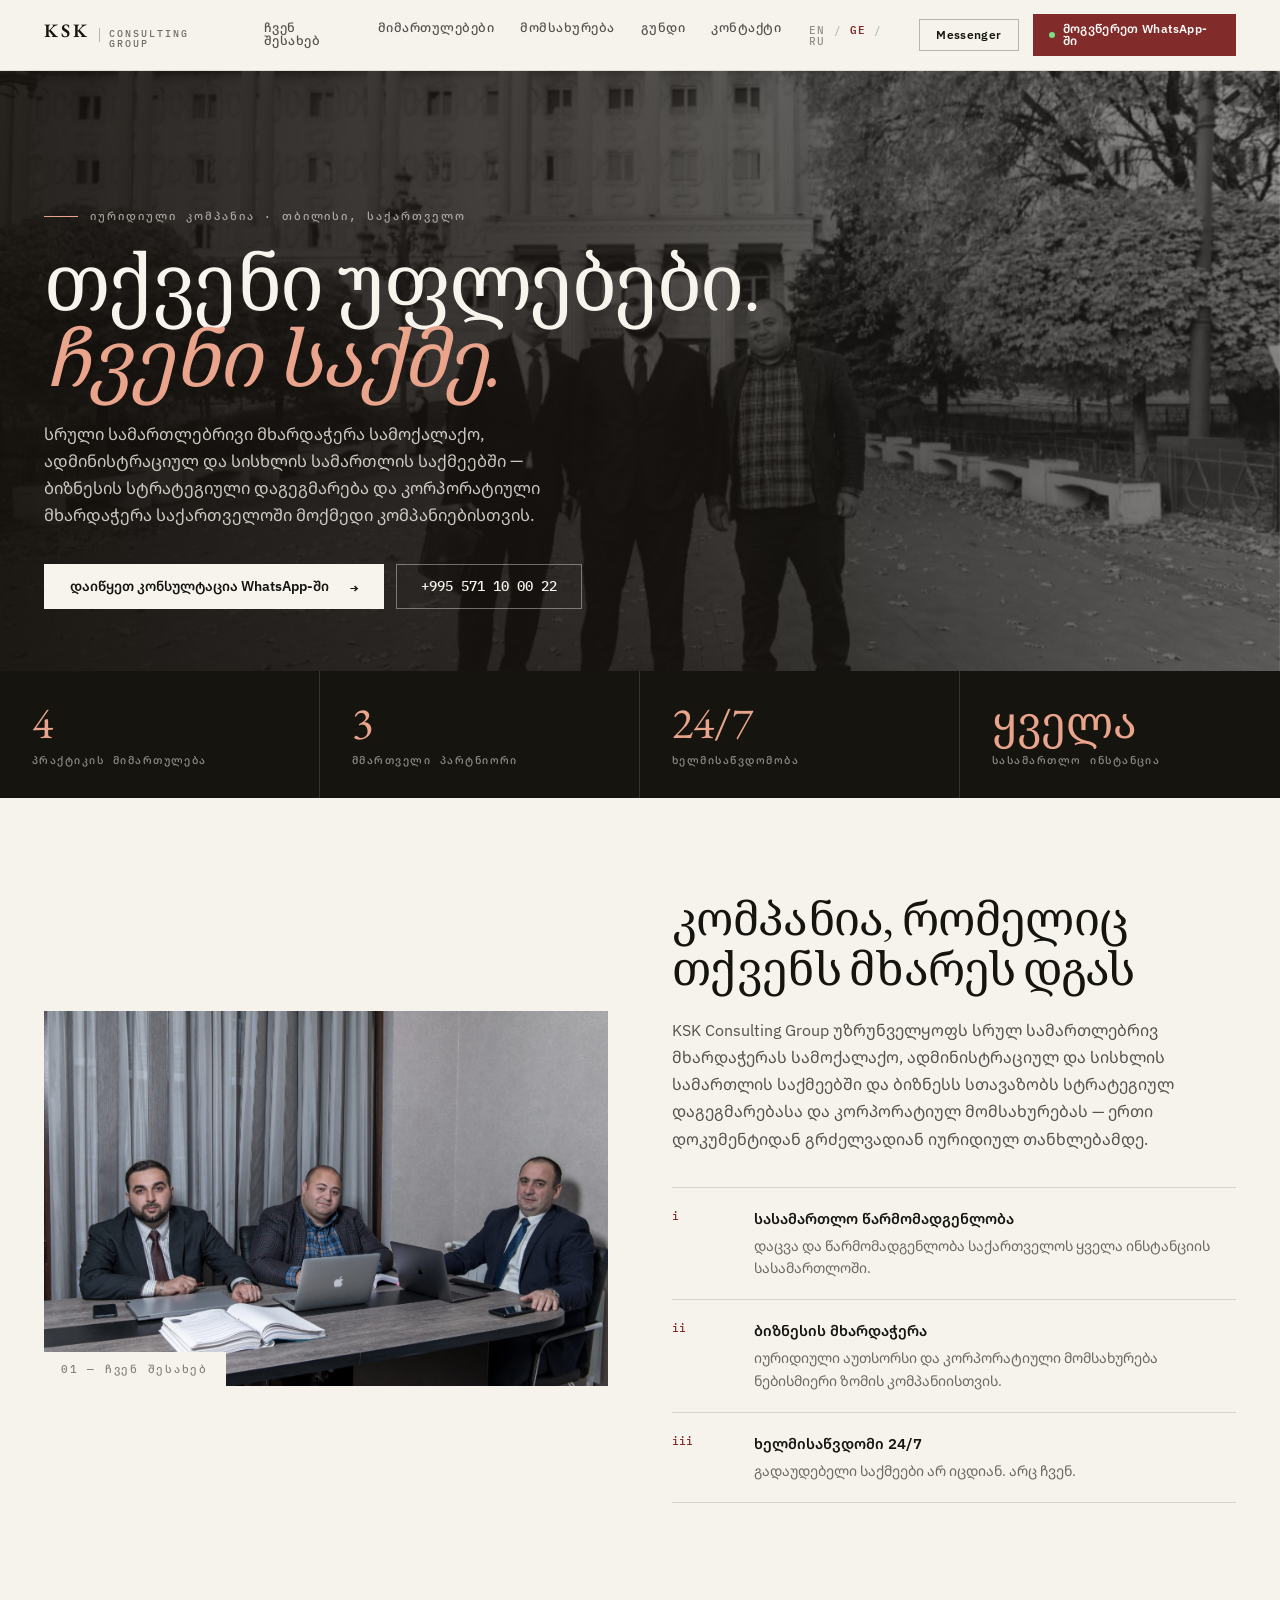
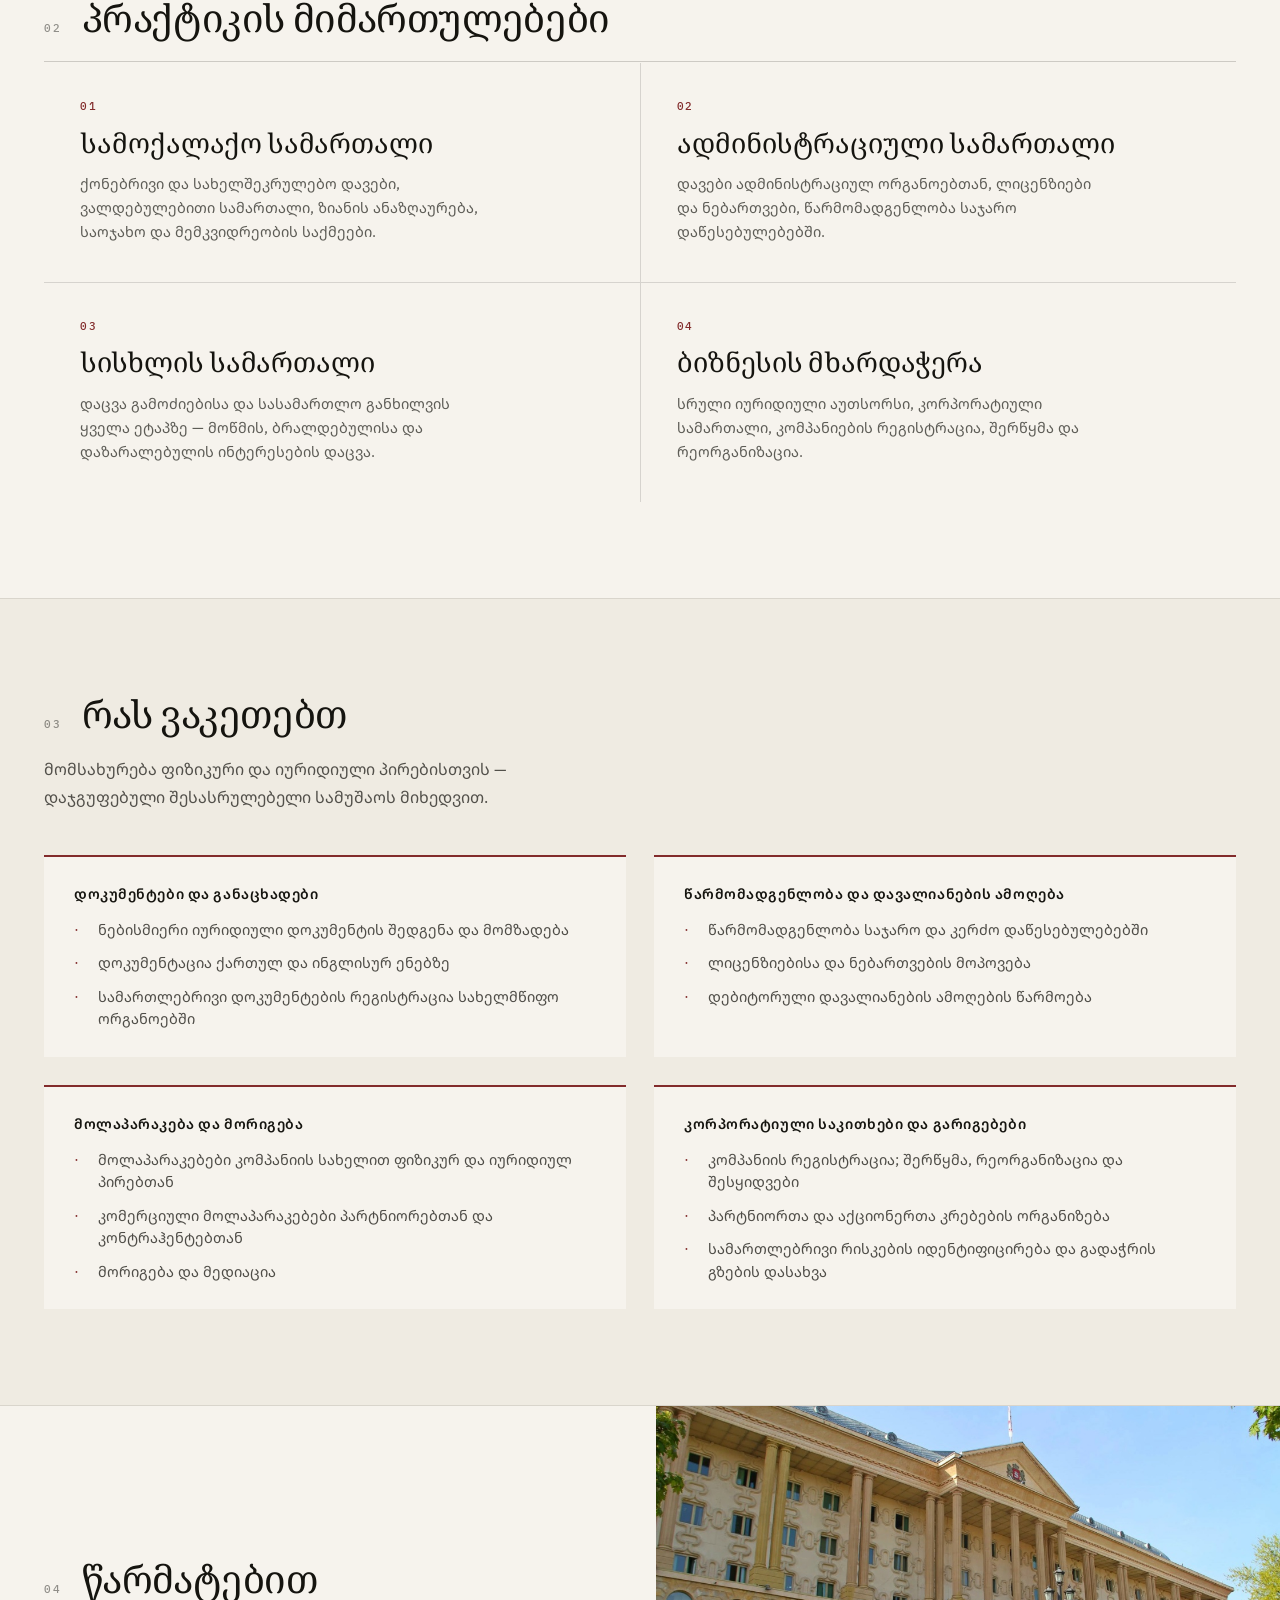
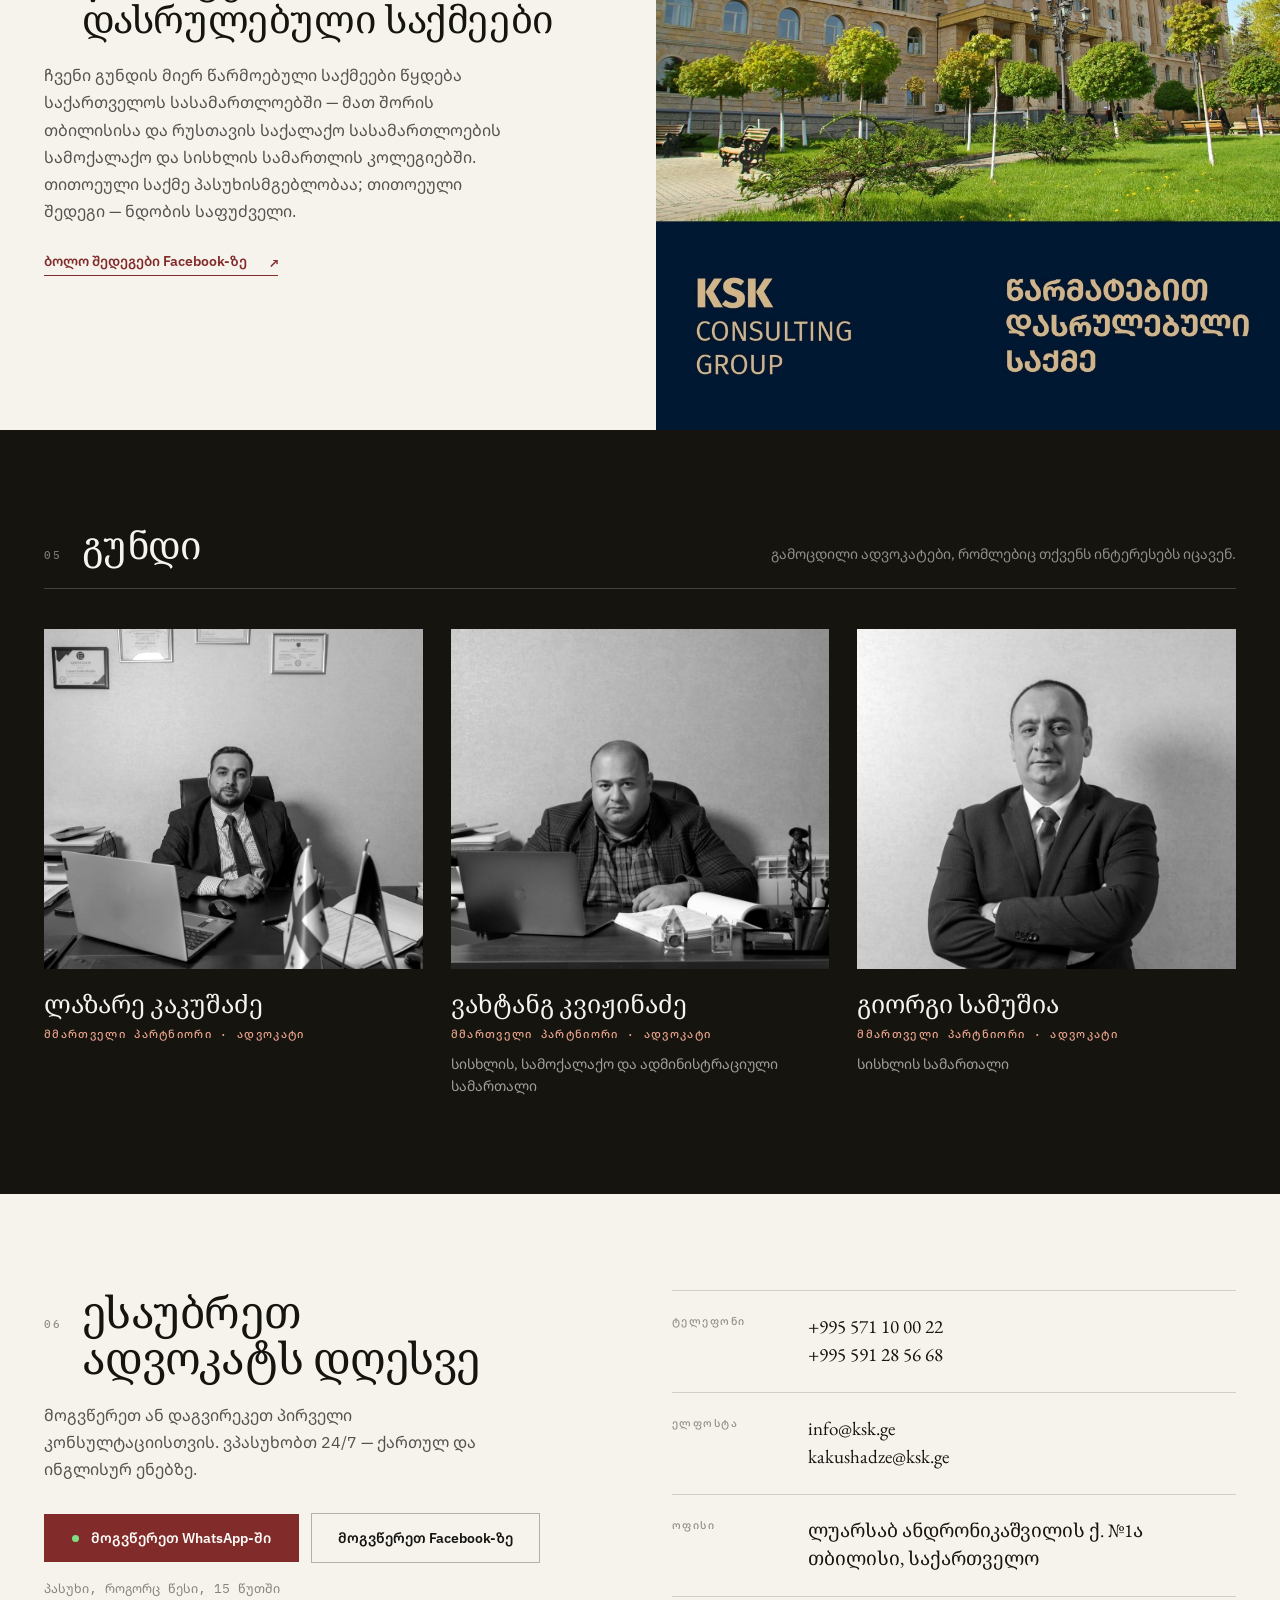
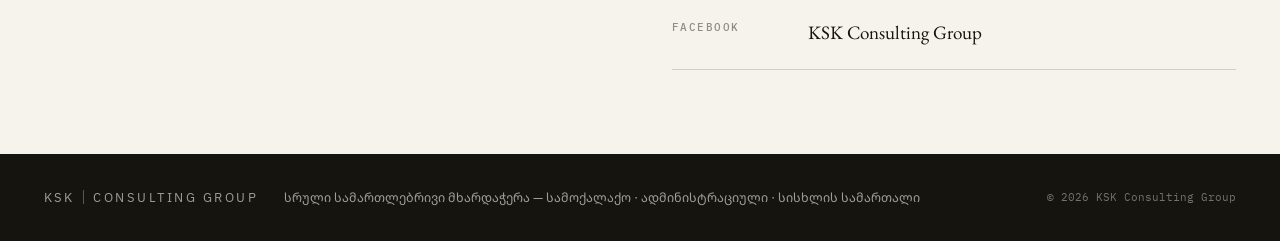
==== index.html @ f8b573b1 "Repo cleanup: untrack publish/, remove unused logo-mark, add favicon and README, drop stale image ve" ====
<!DOCTYPE html>
<html lang="en">
<head>
<meta charset="utf-8">
<meta name="viewport" content="width=device-width, initial-scale=1.0">
<title>KSK Consulting Group — Law Firm in Tbilisi, Georgia</title>
<meta name="description" content="KSK Consulting Group — a Tbilisi law firm providing full legal support in civil, administrative and criminal matters, with corporate counsel for businesses in Georgia.">
<meta property="og:title" content="KSK Consulting Group — Law Firm in Tbilisi">
<meta property="og:description" content="Full legal support in civil, administrative and criminal matters, plus corporate counsel.">
<meta property="og:image" content="assets/img/logo.png">
<link rel="icon" type="image/png" href="assets/img/logo.png">
<script>
  if (window.IntersectionObserver && !window.matchMedia('(prefers-reduced-motion: reduce)').matches) {
    document.documentElement.className += ' js-anim';
  }
</script>
<link rel="preconnect" href="https://fonts.googleapis.com">
<link rel="preconnect" href="https://fonts.gstatic.com" crossorigin>
<link href="https://fonts.googleapis.com/css2?family=EB+Garamond:ital,wght@0,400;0,500;0,600;1,400&family=IBM+Plex+Sans:wght@400;500;600&family=IBM+Plex+Mono:wght@400;500&family=Noto+Serif+Georgian:wght@400;500;600&family=Noto+Sans+Georgian:wght@400;500;600&display=swap" rel="stylesheet">
<style>
:root{
  --paper:#f6f3ed; --paper-alt:#efebe2; --ink:#15140f;
  --accent:oklch(0.42 0.12 24); --accent-dark:oklch(0.34 0.11 24);
  --accent-light:oklch(0.78 0.09 40); --live:oklch(0.82 0.16 145);
  --serif:'EB Garamond','Noto Serif Georgian',Georgia,serif; --sans:'IBM Plex Sans','Noto Sans Georgian',system-ui,sans-serif;
  --mono:'IBM Plex Mono','Noto Sans Georgian',ui-monospace,monospace;
  --pad:44px;
}
*{box-sizing:border-box}
html{scroll-behavior:smooth}
body{margin:0;background:var(--paper);color:var(--ink);font-family:var(--sans);-webkit-font-smoothing:antialiased}
img{max-width:100%}
h1,h2,h3{margin:0;font-weight:400}
a{color:inherit}
.wrap{padding-left:var(--pad);padding-right:var(--pad)}
.mono{font-family:var(--mono)}
.kicker{font:500 11px/1 var(--mono);letter-spacing:.16em;text-transform:uppercase;color:rgba(21,20,15,.45)}

/* header */
.site-head{position:sticky;top:0;z-index:40;display:flex;align-items:center;gap:28px;padding:14px var(--pad);background:rgba(246,243,237,.92);backdrop-filter:blur(10px);border-bottom:1px solid rgba(21,20,15,.1)}
.brand{display:flex;align-items:baseline;gap:9px;text-decoration:none;color:var(--ink)}
.brand-k{font:600 19px/1 var(--serif);letter-spacing:.16em}
.brand-rule{width:1px;height:14px;background:rgba(21,20,15,.28);align-self:center}
.brand-sub{font:500 10px/1 var(--mono);letter-spacing:.2em;text-transform:uppercase;color:rgba(21,20,15,.6)}
.nav{display:flex;gap:26px;margin-left:auto;font:500 12.5px/1 var(--sans);letter-spacing:.04em}
.nav a{text-decoration:none;color:rgba(21,20,15,.72);padding-bottom:2px;border-bottom:1px solid transparent;transition:color .2s,border-color .2s}
.nav a:hover{color:var(--ink);border-bottom-color:var(--accent)}
.head-right{display:flex;align-items:center;gap:14px}
.langs{font:500 11px/1 var(--mono);letter-spacing:.1em;color:rgba(21,20,15,.45)}
.langs span{color:rgba(21,20,15,.28)}
.lang-b{cursor:pointer;font-weight:500;color:rgba(21,20,15,.45);transition:color .2s}
.lang-b:hover{color:var(--ink)}
.lang-b.is-on{color:var(--accent);font-weight:600}
.wa{display:inline-flex;align-items:center;gap:8px;padding:9px 16px;background:var(--accent);color:#fdfbf7;text-decoration:none;font:600 12px/1 var(--sans);letter-spacing:.03em;transition:background .2s,transform .2s}
.wa:hover{background:var(--accent-dark)}
.msgr{display:inline-flex;align-items:center;gap:8px;padding:9px 16px;border:1px solid rgba(21,20,15,.28);color:var(--ink);text-decoration:none;font:600 12px/1 var(--sans);letter-spacing:.03em;transition:border-color .2s,background .2s}
.msgr:hover{border-color:var(--ink);background:rgba(21,20,15,.05)}
.dot{width:6px;height:6px;border-radius:50%;background:var(--live);flex:none}

/* hero */
.hero{position:relative;overflow:hidden;min-height:600px;display:flex;align-items:flex-end}
.hero-bg{position:absolute;inset:-8% 0;overflow:hidden}
.hero-bg img{width:100%;height:100%;object-fit:cover;filter:grayscale(1) contrast(1.05) brightness(.82);will-change:transform}
.hero-veil{position:absolute;inset:0;background:linear-gradient(78deg,rgba(20,16,12,.92) 0%,rgba(20,16,12,.72) 46%,rgba(20,16,12,.22) 100%)}
.hero-body{position:relative;padding:120px var(--pad) 62px;max-width:820px;color:#f7f4ee}
.hero-kicker{display:flex;align-items:center;gap:12px;font:500 11px/1 var(--mono);letter-spacing:.18em;text-transform:uppercase;color:rgba(247,244,238,.62);margin-bottom:22px}
.hero-kicker i{width:34px;height:1px;background:var(--accent-light);display:block}
.hero h1{font:400 78px/0.98 var(--serif);letter-spacing:-.02em;text-wrap:balance}
.hero h1 em{font-style:italic;color:var(--accent-light)}
.hero p{margin:24px 0 0;max-width:560px;font:400 16.5px/1.65 var(--sans);color:rgba(247,244,238,.8)}
.hero-cta{display:flex;flex-wrap:wrap;gap:12px;margin-top:34px}
.btn-light{display:inline-flex;align-items:center;gap:9px;padding:15px 26px;background:#f7f4ee;color:var(--ink);text-decoration:none;font:600 13.5px/1 var(--sans);transition:transform .2s,box-shadow .2s}
.btn-light:hover{transform:translateY(-2px);box-shadow:0 10px 24px rgba(0,0,0,.28)}
.btn-ghost{display:inline-flex;align-items:center;padding:15px 24px;border:1px solid rgba(247,244,238,.4);color:#f7f4ee;text-decoration:none;font:500 13.5px/1 var(--mono);transition:background .2s,border-color .2s}
.btn-ghost:hover{background:rgba(247,244,238,.1);border-color:rgba(247,244,238,.75)}

/* stat bar */
.stats{display:grid;grid-template-columns:repeat(4,1fr);background:var(--ink);color:#f7f4ee}
.stat{padding:30px 32px;border-right:1px solid rgba(247,244,238,.14)}
.stat:last-child{border-right:0}
.stat-n{font:400 44px/1 var(--serif);color:var(--accent-light)}
.stat-l{margin-top:8px;font:500 10.5px/1.4 var(--mono);letter-spacing:.14em;text-transform:uppercase;color:rgba(247,244,238,.55)}

/* about */
.about{padding:96px var(--pad);display:grid;grid-template-columns:1fr 1fr;gap:64px;align-items:center}
.about-fig{position:relative}
.about-fig img{width:100%;height:auto;display:block;filter:saturate(.85)}
.about-tag{position:absolute;bottom:-1px;left:-1px;padding:12px 18px;background:var(--paper);font:500 11px/1 var(--mono);letter-spacing:.16em;color:rgba(21,20,15,.5)}
.sec-h2{font:400 46px/1.1 var(--serif);letter-spacing:-.015em;text-wrap:balance}
.lede{margin:22px 0 0;font:400 16px/1.7 var(--sans);color:rgba(21,20,15,.72);max-width:520px}
.pillars{margin-top:34px}
.pillar{display:grid;grid-template-columns:64px 1fr;gap:18px;padding:20px 0;border-top:1px solid rgba(21,20,15,.14)}
.pillar:last-child{border-bottom:1px solid rgba(21,20,15,.14)}
.pillar i{font:500 11px/1.5 var(--mono);color:var(--accent);font-style:normal}
.pillar b{font:600 14.5px/1.3 var(--sans)}
.pillar p{margin:6px 0 0;font:400 14px/1.6 var(--sans);color:rgba(21,20,15,.62)}

/* section headers */
.sec-head{display:flex;align-items:baseline;gap:20px}
.sec-head h2{font:400 38px/1.05 var(--serif);letter-spacing:-.01em}
.sec-rule{padding-bottom:22px;border-bottom:1px solid rgba(21,20,15,.18)}

/* practice */
.practice{padding:0 var(--pad) 96px}
.pgrid{display:grid;grid-template-columns:repeat(2,1fr);gap:1px;background:rgba(21,20,15,.14);margin-top:1px}
.pcard{background:var(--paper);padding:38px 36px;transition:background .25s}
.pcard:hover{background:var(--paper-alt)}
.pcard-n{font:500 10.5px/1 var(--mono);letter-spacing:.16em;color:var(--accent)}
.pcard h3{margin:16px 0 0;font:400 27px/1.2 var(--serif)}
.pcard p{margin:12px 0 0;font:400 14.5px/1.65 var(--sans);color:rgba(21,20,15,.68);max-width:420px}

/* services */
.services{padding:96px var(--pad);background:var(--paper-alt);border-top:1px solid rgba(21,20,15,.1);border-bottom:1px solid rgba(21,20,15,.1)}
.sgrid{margin-top:44px;display:grid;grid-template-columns:repeat(2,1fr);gap:28px}
.scard{background:var(--paper);padding:30px 30px 26px;border-top:2px solid var(--accent)}
.scard h3{font:600 14px/1 var(--sans);letter-spacing:.04em;text-transform:uppercase}
.scard ul{margin:18px 0 0;padding:0;list-style:none;display:grid;gap:11px}
.scard li{display:grid;grid-template-columns:14px 1fr;gap:10px;font:400 14.5px/1.55 var(--sans);color:rgba(21,20,15,.75)}
.scard li::before{content:"·";color:var(--accent)}

/* results */
.results{display:grid;grid-template-columns:1.05fr 1fr;align-items:stretch}
.results-body{padding:88px var(--pad);display:flex;flex-direction:column;justify-content:center}
.results-body p{margin:22px 0 0;max-width:480px;font:400 16px/1.7 var(--sans);color:rgba(21,20,15,.72)}
.link-accent{margin-top:30px;align-self:flex-start;display:inline-flex;align-items:center;gap:10px;padding-bottom:6px;border-bottom:1px solid var(--accent);color:var(--accent);text-decoration:none;font:600 13.5px/1 var(--sans)}
.results-fig{display:flex;align-items:center}
.results-fig img{width:100%;height:auto;display:block}

/* team */
.team{padding:96px var(--pad);background:var(--ink);color:#f7f4ee}
.team .sec-rule{border-bottom-color:rgba(247,244,238,.2)}
.team .kicker{color:rgba(247,244,238,.45)}
.team-note{margin-left:auto;font:400 14px/1.5 var(--sans);color:rgba(247,244,238,.55)}
.tgrid{margin-top:40px;display:grid;grid-template-columns:repeat(3,1fr);gap:28px}
.tcard figure{margin:0;overflow:hidden}
.tcard img{width:100%;height:340px;object-fit:cover;display:block;filter:grayscale(1) contrast(1.04);transition:transform .5s,filter .5s}
.tcard:hover img{transform:scale(1.03);filter:grayscale(0)}
.tcard h3{margin:20px 0 0;font:400 25px/1.2 var(--serif)}
.trole{margin-top:7px;font:500 11px/1.5 var(--mono);letter-spacing:.12em;text-transform:uppercase;color:var(--accent-light)}
.tcard p{margin:10px 0 0;font:400 14px/1.6 var(--sans);color:rgba(247,244,238,.62)}

/* contact */
.contact{padding:96px var(--pad) 84px;display:grid;grid-template-columns:1fr 1fr;gap:64px}
.contact h2{font:400 44px/1.05 var(--serif);text-wrap:balance}
.contact-lede{margin:20px 0 0;max-width:440px;font:400 16px/1.7 var(--sans);color:rgba(21,20,15,.72)}
.btn-accent{margin-top:30px;display:inline-flex;align-items:center;gap:12px;padding:17px 28px;background:var(--accent);color:#fdfbf7;text-decoration:none;font:600 14px/1 var(--sans);transition:background .2s,transform .2s}
.btn-accent:hover{background:var(--accent-dark);transform:translateY(-2px)}
.btn-outline{margin-top:30px;display:inline-flex;align-items:center;gap:10px;padding:17px 26px;border:1px solid rgba(21,20,15,.3);color:var(--ink);text-decoration:none;font:600 14px/1 var(--sans);transition:border-color .2s,background .2s,transform .2s}
.btn-outline:hover{border-color:var(--ink);background:rgba(21,20,15,.05);transform:translateY(-2px)}
.cta-pair{display:flex;flex-wrap:wrap;gap:12px;align-items:center}
.reply{margin-top:16px;font:400 12.5px/1.5 var(--mono);color:rgba(21,20,15,.5)}
.crow{display:grid;grid-template-columns:120px 1fr;gap:16px;padding:22px 0;border-top:1px solid rgba(21,20,15,.16);text-decoration:none;color:inherit;transition:padding-left .2s}
.crow:hover{padding-left:8px}
.crow:last-child{border-bottom:1px solid rgba(21,20,15,.16)}
.crow dt{font:500 10.5px/1.6 var(--mono);letter-spacing:.14em;text-transform:uppercase;color:rgba(21,20,15,.45)}
.crow dd{margin:0;font:400 19px/1.5 var(--serif)}

/* footer */
.site-foot{padding:34px var(--pad);background:var(--ink);display:flex;align-items:center;gap:26px;flex-wrap:wrap}
.site-foot .brand{color:#f7f4ee}
.site-foot .brand-rule{background:rgba(247,244,238,.3)}
.site-foot .brand-sub{color:rgba(247,244,238,.6)}
.site-foot span{font:400 12.5px/1.5 var(--sans);color:rgba(247,244,238,.62)}
.site-foot .copy{margin-left:auto;font:400 11px/1 var(--mono);color:rgba(247,244,238,.42)}

/* sticky mobile buttons */
.float-stack{display:none}

html.js-anim .rv{opacity:0;transform:translateY(20px);transition:opacity .7s cubic-bezier(.22,.7,.2,1),transform .7s cubic-bezier(.22,.7,.2,1)}
html.js-anim .rv.in{opacity:1;transform:none}
@media (prefers-reduced-motion:reduce){html.js-anim .rv{opacity:1;transform:none}}

@media (max-width:1000px){
  :root{--pad:28px}
  .nav{display:none}
  .hero h1{font-size:56px}
  .about,.results,.contact{grid-template-columns:1fr;gap:40px}
  .stats{grid-template-columns:repeat(2,1fr)}
  .stat:nth-child(2){border-right:0}
  .stat:nth-child(-n+2){border-bottom:1px solid rgba(247,244,238,.14)}
  .pgrid,.sgrid,.tgrid{grid-template-columns:1fr}
  .results-body{padding:64px var(--pad)}
  .sec-h2,.contact h2{font-size:34px}
  .float-stack{display:flex;flex-direction:column;gap:10px;position:fixed;right:18px;bottom:18px;z-index:60}
  .float-stack .wa,.float-stack .msgr{box-shadow:0 8px 24px rgba(0,0,0,.25)}
  .float-stack .msgr{background:var(--paper)}
  .head-right .wa,.head-right .msgr{display:none}
}
@media (max-width:640px){
  .hero h1{font-size:42px}
  .crow{grid-template-columns:1fr;gap:6px}
}
</style>
</head>
<body>

<header class="site-head">
  <a class="brand" href="#top"><span class="brand-k">KSK</span><span class="brand-rule"></span><span class="brand-sub">Consulting Group</span></a>
  <nav class="nav">
    <a href="#about" data-i18n="nav_about">About</a><a href="#practice" data-i18n="nav_practice">Practice</a><a href="#services" data-i18n="nav_services">Services</a><a href="#team" data-i18n="nav_team">Team</a><a href="#contact" data-i18n="nav_contact">Contact</a>
  </nav>
  <div class="head-right">
    <span class="langs"><b class="lang-b is-on" data-lang="en">EN</b><span> / </span><b class="lang-b" data-lang="ka">GE</b><span> / </span><b class="lang-b" data-lang="ru">RU</b></span>
    <a class="msgr" href="https://www.facebook.com/messages/t/61569291357729" target="_blank" rel="noopener">Messenger</a>
    <a class="wa" href="https://wa.me/995571100022" target="_blank" rel="noopener"><span class="dot"></span><span data-i18n="wa_us">WhatsApp us</span></a>
  </div>
</header>

<section class="hero" id="top">
  <div class="hero-bg"><img data-px="0.06" src="assets/img/hero-court.jpg" alt=""></div>
  <div class="hero-veil"></div>
  <div class="hero-body">
    <div class="hero-kicker rv"><i></i><span data-i18n="hero_kicker">Law firm · Tbilisi, Georgia</span></div>
    <h1 class="rv"><span data-i18n="hero_l1">Your rights.</span><br><em data-i18n="hero_l2">Our case.</em></h1>
    <p class="rv" data-i18n="hero_sub">Comprehensive legal support in civil, administrative and criminal matters — with strategic business planning and corporate counsel for companies operating in Georgia.</p>
    <div class="hero-cta rv">
      <a class="btn-light" href="https://wa.me/995571100022" target="_blank" rel="noopener"><span data-i18n="hero_wa">Start a WhatsApp consultation</span>&nbsp;<span class="mono">→</span></a>
      <a class="btn-ghost" href="tel:+995571100022">+995 571 10 00 22</a>
    </div>
  </div>
</section>

<div class="stats">
  <div class="stat"><div class="stat-n"><span data-count="4">4</span></div><div class="stat-l" data-i18n="st1">Practice areas</div></div>
  <div class="stat"><div class="stat-n"><span data-count="3">3</span></div><div class="stat-l" data-i18n="st2">Managing partners</div></div>
  <div class="stat"><div class="stat-n"><span data-count="24">24</span>/<span data-count="7">7</span></div><div class="stat-l" data-i18n="st3">Availability</div></div>
  <div class="stat"><div class="stat-n" data-i18n="st4v">All</div><div class="stat-l" data-i18n="st4">Court instances</div></div>
</div>

<section class="about" id="about">
  <figure class="about-fig rv" style="margin:0">
    <img src="assets/img/team-meeting.jpg" alt="KSK Consulting Group team in a working meeting">
    <figcaption class="about-tag" data-i18n="about_tag">01 — ABOUT</figcaption>
  </figure>
  <div>
    <h2 class="sec-h2 rv" data-i18n="about_h">A firm that stands on your side</h2>
    <p class="lede rv" data-i18n="about_lede">KSK Consulting Group provides full legal support in civil, administrative and criminal matters, and advises businesses on strategic planning and corporate structure — from a single filing to long-term outside counsel.</p>
    <div class="pillars">
      <div class="pillar rv"><i>i</i><div><b data-i18n="p1_t">Court representation</b><p data-i18n="p1_d">Defence and representation before courts of every instance in Georgia.</p></div></div>
      <div class="pillar rv"><i>ii</i><div><b data-i18n="p2_t">Business support</b><p data-i18n="p2_d">Legal outsourcing and corporate services for companies of any size.</p></div></div>
      <div class="pillar rv"><i>iii</i><div><b data-i18n="p3_t">Reachable 24/7</b><p data-i18n="p3_d">Urgent matters do not wait. Neither do we.</p></div></div>
    </div>
  </div>
</section>

<section class="practice" id="practice">
  <div class="sec-head sec-rule rv"><span class="kicker">02</span><h2 data-i18n="prac_h">Practice areas</h2></div>
  <div class="pgrid">
    <div class="pcard rv"><div class="pcard-n">01</div><h3 data-i18n="pa1_t">Civil law</h3><p data-i18n="pa1_d">Property and contractual disputes, law of obligations, damages, family and inheritance matters.</p></div>
    <div class="pcard rv"><div class="pcard-n">02</div><h3 data-i18n="pa2_t">Administrative law</h3><p data-i18n="pa2_d">Disputes with administrative bodies, licences and permits, representation before public institutions.</p></div>
    <div class="pcard rv"><div class="pcard-n">03</div><h3 data-i18n="pa3_t">Criminal law</h3><p data-i18n="pa3_d">Defence at every stage of investigation and trial — protecting the interests of witnesses, defendants and victims.</p></div>
    <div class="pcard rv"><div class="pcard-n">04</div><h3 data-i18n="pa4_t">Business support</h3><p data-i18n="pa4_d">Full legal outsourcing, corporate law, company registration, mergers and reorganisation.</p></div>
  </div>
</section>

<section class="services" id="services">
  <div class="sec-head rv"><span class="kicker">03</span><h2 data-i18n="svc_h">What we do</h2></div>
  <p class="lede rv" style="max-width:560px" data-i18n="svc_lede">Services for individuals and legal entities, grouped by the work involved rather than by statute.</p>
  <div class="sgrid">
    <div class="scard rv"><h3 data-i18n="sg1_h">Documents &amp; filings</h3><ul>
      <li data-i18n="sg1_1">Drafting and preparation of any legal document</li>
      <li data-i18n="sg1_2">Documentation in Georgian and English</li>
      <li data-i18n="sg1_3">Registration of legal documents with state authorities</li>
    </ul></div>
    <div class="scard rv"><h3 data-i18n="sg2_h">Representation &amp; recovery</h3><ul>
      <li data-i18n="sg2_1">Representation before public and private institutions</li>
      <li data-i18n="sg2_2">Obtaining licences and permits</li>
      <li data-i18n="sg2_3">Receivables and debt recovery proceedings</li>
    </ul></div>
    <div class="scard rv"><h3 data-i18n="sg3_h">Negotiation &amp; settlement</h3><ul>
      <li data-i18n="sg3_1">Negotiations on the company's behalf with individuals and entities</li>
      <li data-i18n="sg3_2">Commercial negotiations with partners and counterparties</li>
      <li data-i18n="sg3_3">Settlement and mediation</li>
    </ul></div>
    <div class="scard rv"><h3 data-i18n="sg4_h">Corporate &amp; transactions</h3><ul>
      <li data-i18n="sg4_1">Company registration; mergers, reorganisation and acquisitions</li>
      <li data-i18n="sg4_2">Organising shareholder and partner meetings</li>
      <li data-i18n="sg4_3">Identifying legal exposure and mapping routes to resolution</li>
    </ul></div>
  </div>
</section>

<section class="results">
  <div class="results-body">
    <div class="sec-head rv"><span class="kicker">04</span><h2 class="sec-h2" style="font-size:38px" data-i18n="res_h">Matters concluded successfully</h2></div>
    <p class="rv" data-i18n="res_p">Cases conducted by our team are resolved in the courts of Georgia — including the civil and criminal chambers of the Tbilisi and Rustavi City Courts. Every case is a responsibility; every result, a foundation of trust.</p>
    <a class="link-accent rv" href="https://www.facebook.com/people/KSK-Consulting-Group/61569291357729/" target="_blank" rel="noopener"><span data-i18n="res_link">Recent results on Facebook</span>&nbsp;<span class="mono">↗</span></a>
  </div>
  <div class="results-fig"><img src="assets/img/case-won.jpg" alt="A successfully concluded case — KSK Consulting Group"></div>
</section>

<section class="team" id="team">
  <div class="sec-head sec-rule rv"><span class="kicker">05</span><h2 data-i18n="team_h">The team</h2><span class="team-note" data-i18n="team_note">Experienced attorneys defending your interests.</span></div>
  <div class="tgrid">
    <div class="tcard rv"><figure><img src="assets/img/partner-desk.jpg" alt="Lazare Kakushadze"></figure><h3 data-i18n="tm1_n">Lazare Kakushadze</h3><div class="trole" data-i18n="role">Managing partner · Attorney</div></div>
    <div class="tcard rv"><figure><img src="assets/img/vakhtang.jpg" alt="Vakhtang Kvizhinadze"></figure><h3 data-i18n="tm2_n">Vakhtang Kvizhinadze</h3><div class="trole" data-i18n="role">Managing partner · Attorney</div><p data-i18n="tm2_s">Criminal, civil and administrative law</p></div>
    <div class="tcard rv"><figure><img src="assets/img/giorgi.jpg" alt="Giorgi Samushia"></figure><h3 data-i18n="tm3_n">Giorgi Samushia</h3><div class="trole" data-i18n="role">Managing partner · Attorney</div><p data-i18n="tm3_s">Criminal law</p></div>
  </div>
</section>

<section class="contact" id="contact">
  <div>
    <div class="sec-head rv"><span class="kicker">06</span><h2 data-i18n="ct_h">Talk to a lawyer today</h2></div>
    <p class="contact-lede rv" data-i18n="ct_lede">Send a message or call for a first consultation. We answer 24/7 — in Georgian or English.</p>
    <div class="cta-pair rv">
      <a class="btn-accent" href="https://wa.me/995571100022" target="_blank" rel="noopener"><span class="dot" style="width:7px;height:7px"></span><span data-i18n="wa_btn">Message us on WhatsApp</span></a>
      <a class="btn-outline" href="https://www.facebook.com/messages/t/61569291357729" target="_blank" rel="noopener"><span data-i18n="fb_btn">Message on Facebook</span></a>
    </div>
    <div class="reply rv" data-i18n="reply_note">Typical reply: under 15 minutes</div>
  </div>
  <dl style="margin:0;display:grid">
    <a class="crow rv" href="tel:+995571100022"><dt data-i18n="ct_phone">Phone</dt><dd>+995 571 10 00 22<br>+995 591 28 56 68</dd></a>
    <a class="crow rv" href="mailto:info@ksk.ge"><dt data-i18n="ct_mail">Email</dt><dd>info@ksk.ge<br>kakushadze@ksk.ge</dd></a>
    <a class="crow rv" href="https://maps.google.com/?q=1a+Luarsab+Andronikashvili+Street,+Tbilisi,+Georgia" target="_blank" rel="noopener"><dt data-i18n="ct_office">Office</dt><dd><span data-i18n="ct_addr">1a Luarsab Andronikashvili St.</span><br><span data-i18n="ct_city">Tbilisi, Georgia</span></dd></a>
    <a class="crow rv" href="https://www.facebook.com/people/KSK-Consulting-Group/61569291357729/" target="_blank" rel="noopener"><dt>Facebook</dt><dd>KSK Consulting Group</dd></a>
  </dl>
</section>

<footer class="site-foot">
  <a class="brand" href="#top"><span class="brand-k">KSK</span><span class="brand-rule"></span><span class="brand-sub">Consulting Group</span></a>
  <span data-i18n="foot_tag">Full legal support — civil · administrative · criminal law</span>
  <span class="copy">© 2026 KSK Consulting Group</span>
</footer>

<div class="float-stack">
  <a class="msgr" href="https://www.facebook.com/messages/t/61569291357729" target="_blank" rel="noopener">Messenger</a>
  <a class="wa" href="https://wa.me/995571100022" target="_blank" rel="noopener"><span class="dot"></span>WhatsApp</a>
</div>

<script>
(function(){
  var animate = document.documentElement.classList.contains('js-anim');
  var reduce = !animate;
  var rv = Array.prototype.slice.call(document.querySelectorAll('.rv'));
  function revealAll(){ rv.forEach(function(el){ el.classList.add('in'); }); }

  if (animate) {
    var io = new IntersectionObserver(function(es){
      es.forEach(function(e){ if(e.isIntersecting){ e.target.classList.add('in'); io.unobserve(e.target); } });
    }, {threshold:0.12, rootMargin:'0px 0px -8% 0px'});
    rv.forEach(function(el,i){
      el.style.transitionDelay = ((i%4)*60)+'ms';
      io.observe(el);
    });
    // failsafe: never leave content hidden if the observer never fires
    setTimeout(revealAll, 1600);
  } else {
    revealAll();
  }

  document.querySelectorAll('[data-count]').forEach(function(el){
    var target = parseInt(el.getAttribute('data-count'),10)||0;
    if (!animate) { el.textContent = String(target); return; }
    var done = false;
    function run(){
      if (done) return;
      done = true;
      var dur=1100, t0=performance.now();
      (function step(now){
        var p=Math.min(1,(now-t0)/dur);
        el.textContent = String(Math.round(target*(1-Math.pow(1-p,3))));
        if(p<1) requestAnimationFrame(step);
      })(performance.now());
    }
    el.textContent = '0';
    var io2 = new IntersectionObserver(function(es){
      es.forEach(function(e){ if(e.isIntersecting){ io2.disconnect(); run(); } });
    },{threshold:0.5});
    io2.observe(el);
    setTimeout(function(){ if(!done){ io2.disconnect(); el.textContent = String(target); done = true; } }, 1800);
  });

  var px = Array.prototype.slice.call(document.querySelectorAll('[data-px]'));
  if (px.length && !reduce) {
    var queued=false;
    function apply(){
      queued=false;
      var vh=window.innerHeight;
      px.forEach(function(el){
        var r=el.parentElement.getBoundingClientRect();
        if(r.bottom<-200||r.top>vh+200) return;
        var f=parseFloat(el.getAttribute('data-px'))||0.05;
        el.style.transform='translate3d(0,'+((r.top+r.height/2-vh/2)*-f*2).toFixed(1)+'px,0)';
      });
    }
    window.addEventListener('scroll',function(){ if(!queued){queued=true;requestAnimationFrame(apply);} },{passive:true});
    apply();
  }
})();
</script>
<script>
(function(){
  var I18N = {
    en: null, /* built from the DOM on first run */
    ka: {
      doc_title:"KSK Consulting Group — იურიდიული კომპანია თბილისში",
      nav_about:"ჩვენ შესახებ", nav_practice:"მიმართულებები", nav_services:"მომსახურება", nav_team:"გუნდი", nav_contact:"კონტაქტი",
      wa_us:"მოგვწერეთ WhatsApp-ში",
      hero_kicker:"იურიდიული კომპანია · თბილისი, საქართველო",
      hero_l1:"თქვენი უფლებები.", hero_l2:"ჩვენი საქმე.",
      hero_sub:"სრული სამართლებრივი მხარდაჭერა სამოქალაქო, ადმინისტრაციულ და სისხლის სამართლის საქმეებში — ბიზნესის სტრატეგიული დაგეგმარება და კორპორატიული მხარდაჭერა საქართველოში მოქმედი კომპანიებისთვის.",
      hero_wa:"დაიწყეთ კონსულტაცია WhatsApp-ში",
      st1:"პრაქტიკის მიმართულება", st2:"მმართველი პარტნიორი", st3:"ხელმისაწვდომობა", st4:"სასამართლო ინსტანცია", st4v:"ყველა",
      about_tag:"01 — ჩვენ შესახებ",
      about_h:"კომპანია, რომელიც თქვენს მხარეს დგას",
      about_lede:"KSK Consulting Group უზრუნველყოფს სრულ სამართლებრივ მხარდაჭერას სამოქალაქო, ადმინისტრაციულ და სისხლის სამართლის საქმეებში და ბიზნესს სთავაზობს სტრატეგიულ დაგეგმარებასა და კორპორატიულ მომსახურებას — ერთი დოკუმენტიდან გრძელვადიან იურიდიულ თანხლებამდე.",
      p1_t:"სასამართლო წარმომადგენლობა", p1_d:"დაცვა და წარმომადგენლობა საქართველოს ყველა ინსტანციის სასამართლოში.",
      p2_t:"ბიზნესის მხარდაჭერა", p2_d:"იურიდიული აუთსორსი და კორპორატიული მომსახურება ნებისმიერი ზომის კომპანიისთვის.",
      p3_t:"ხელმისაწვდომი 24/7", p3_d:"გადაუდებელი საქმეები არ იცდიან. არც ჩვენ.",
      prac_h:"პრაქტიკის მიმართულებები",
      pa1_t:"სამოქალაქო სამართალი", pa1_d:"ქონებრივი და სახელშეკრულებო დავები, ვალდებულებითი სამართალი, ზიანის ანაზღაურება, საოჯახო და მემკვიდრეობის საქმეები.",
      pa2_t:"ადმინისტრაციული სამართალი", pa2_d:"დავები ადმინისტრაციულ ორგანოებთან, ლიცენზიები და ნებართვები, წარმომადგენლობა საჯარო დაწესებულებებში.",
      pa3_t:"სისხლის სამართალი", pa3_d:"დაცვა გამოძიებისა და სასამართლო განხილვის ყველა ეტაპზე — მოწმის, ბრალდებულისა და დაზარალებულის ინტერესების დაცვა.",
      pa4_t:"ბიზნესის მხარდაჭერა", pa4_d:"სრული იურიდიული აუთსორსი, კორპორატიული სამართალი, კომპანიების რეგისტრაცია, შერწყმა და რეორგანიზაცია.",
      svc_h:"რას ვაკეთებთ",
      svc_lede:"მომსახურება ფიზიკური და იურიდიული პირებისთვის — დაჯგუფებული შესასრულებელი სამუშაოს მიხედვით.",
      sg1_h:"დოკუმენტები და განაცხადები",
      sg1_1:"ნებისმიერი იურიდიული დოკუმენტის შედგენა და მომზადება",
      sg1_2:"დოკუმენტაცია ქართულ და ინგლისურ ენებზე",
      sg1_3:"სამართლებრივი დოკუმენტების რეგისტრაცია სახელმწიფო ორგანოებში",
      sg2_h:"წარმომადგენლობა და დავალიანების ამოღება",
      sg2_1:"წარმომადგენლობა საჯარო და კერძო დაწესებულებებში",
      sg2_2:"ლიცენზიებისა და ნებართვების მოპოვება",
      sg2_3:"დებიტორული დავალიანების ამოღების წარმოება",
      sg3_h:"მოლაპარაკება და მორიგება",
      sg3_1:"მოლაპარაკებები კომპანიის სახელით ფიზიკურ და იურიდიულ პირებთან",
      sg3_2:"კომერციული მოლაპარაკებები პარტნიორებთან და კონტრაჰენტებთან",
      sg3_3:"მორიგება და მედიაცია",
      sg4_h:"კორპორატიული საკითხები და გარიგებები",
      sg4_1:"კომპანიის რეგისტრაცია; შერწყმა, რეორგანიზაცია და შესყიდვები",
      sg4_2:"პარტნიორთა და აქციონერთა კრებების ორგანიზება",
      sg4_3:"სამართლებრივი რისკების იდენტიფიცირება და გადაჭრის გზების დასახვა",
      res_h:"წარმატებით დასრულებული საქმეები",
      res_p:"ჩვენი გუნდის მიერ წარმოებული საქმეები წყდება საქართველოს სასამართლოებში — მათ შორის თბილისისა და რუსთავის საქალაქო სასამართლოების სამოქალაქო და სისხლის სამართლის კოლეგიებში. თითოეული საქმე პასუხისმგებლობაა; თითოეული შედეგი — ნდობის საფუძველი.",
      res_link:"ბოლო შედეგები Facebook-ზე",
      team_h:"გუნდი", team_note:"გამოცდილი ადვოკატები, რომლებიც თქვენს ინტერესებს იცავენ.",
      tm1_n:"ლაზარე კაკუშაძე", tm2_n:"ვახტანგ კვიჟინაძე", tm3_n:"გიორგი სამუშია",
      role:"მმართველი პარტნიორი · ადვოკატი",
      tm2_s:"სისხლის, სამოქალაქო და ადმინისტრაციული სამართალი",
      tm3_s:"სისხლის სამართალი",
      ct_h:"ესაუბრეთ ადვოკატს დღესვე",
      ct_lede:"მოგვწერეთ ან დაგვირეკეთ პირველი კონსულტაციისთვის. ვპასუხობთ 24/7 — ქართულ და ინგლისურ ენებზე.",
      wa_btn:"მოგვწერეთ WhatsApp-ში", fb_btn:"მოგვწერეთ Facebook-ზე",
      reply_note:"პასუხი, როგორც წესი, 15 წუთში",
      ct_phone:"ტელეფონი", ct_mail:"ელფოსტა", ct_office:"ოფისი",
      ct_addr:"ლუარსაბ ანდრონიკაშვილის ქ. №1ა", ct_city:"თბილისი, საქართველო",
      foot_tag:"სრული სამართლებრივი მხარდაჭერა — სამოქალაქო · ადმინისტრაციული · სისხლის სამართალი"
    },
    ru: {
      doc_title:"KSK Consulting Group — Юридическая фирма в Тбилиси",
      nav_about:"О нас", nav_practice:"Практика", nav_services:"Услуги", nav_team:"Команда", nav_contact:"Контакты",
      wa_us:"Напишите в WhatsApp",
      hero_kicker:"Юридическая фирма · Тбилиси, Грузия",
      hero_l1:"Ваши права.", hero_l2:"Наше дело.",
      hero_sub:"Полное правовое сопровождение по гражданским, административным и уголовным делам — со стратегическим планированием бизнеса и корпоративным сопровождением компаний, работающих в Грузии.",
      hero_wa:"Начните консультацию в WhatsApp",
      st1:"Направления практики", st2:"Управляющих партнёра", st3:"Доступность", st4:"Судебные инстанции", st4v:"Все",
      about_tag:"01 — О НАС",
      about_h:"Компания, которая на вашей стороне",
      about_lede:"KSK Consulting Group обеспечивает полное правовое сопровождение по гражданским, административным и уголовным делам и консультирует бизнес по стратегическому планированию и корпоративной структуре — от одного документа до долгосрочного юридического сопровождения.",
      p1_t:"Представительство в суде", p1_d:"Защита и представительство в судах всех инстанций Грузии.",
      p2_t:"Поддержка бизнеса", p2_d:"Юридический аутсорсинг и корпоративные услуги для компаний любого размера.",
      p3_t:"На связи 24/7", p3_d:"Срочные дела не ждут. Мы тоже.",
      prac_h:"Направления практики",
      pa1_t:"Гражданское право", pa1_d:"Имущественные и договорные споры, обязательственное право, возмещение ущерба, семейные и наследственные дела.",
      pa2_t:"Административное право", pa2_d:"Споры с административными органами, лицензии и разрешения, представительство в государственных учреждениях.",
      pa3_t:"Уголовное право", pa3_d:"Защита на всех этапах следствия и судебного разбирательства — защита интересов свидетелей, обвиняемых и потерпевших.",
      pa4_t:"Поддержка бизнеса", pa4_d:"Полный юридический аутсорсинг, корпоративное право, регистрация компаний, слияния и реорганизация.",
      svc_h:"Что мы делаем",
      svc_lede:"Услуги для физических и юридических лиц, сгруппированные по характеру работы.",
      sg1_h:"Документы и подача",
      sg1_1:"Составление и подготовка любых юридических документов",
      sg1_2:"Документация на грузинском и английском языках",
      sg1_3:"Регистрация юридических документов в государственных органах",
      sg2_h:"Представительство и взыскание",
      sg2_1:"Представительство в государственных и частных учреждениях",
      sg2_2:"Получение лицензий и разрешений",
      sg2_3:"Взыскание дебиторской задолженности",
      sg3_h:"Переговоры и урегулирование",
      sg3_1:"Переговоры от имени компании с физическими и юридическими лицами",
      sg3_2:"Коммерческие переговоры с партнёрами и контрагентами",
      sg3_3:"Мировое соглашение и медиация",
      sg4_h:"Корпоративное право и сделки",
      sg4_1:"Регистрация компаний; слияния, реорганизация и поглощения",
      sg4_2:"Организация собраний акционеров и партнёров",
      sg4_3:"Выявление правовых рисков и определение путей их решения",
      res_h:"Успешно завершённые дела",
      res_p:"Дела, которые ведёт наша команда, разрешаются в судах Грузии — включая гражданскую и уголовную коллегии городских судов Тбилиси и Рустави. Каждое дело — ответственность; каждый результат — основа доверия.",
      res_link:"Последние результаты на Facebook",
      team_h:"Команда", team_note:"Опытные адвокаты, защищающие ваши интересы.",
      tm1_n:"Лазаре Какушадзе", tm2_n:"Вахтанг Квижинадзе", tm3_n:"Гиорги Самушия",
      role:"Управляющий партнёр · Адвокат",
      tm2_s:"Уголовное, гражданское и административное право",
      tm3_s:"Уголовное право",
      ct_h:"Поговорите с адвокатом сегодня",
      ct_lede:"Напишите или позвоните для первой консультации. Отвечаем 24/7 — на грузинском и английском языках.",
      wa_btn:"Напишите нам в WhatsApp", fb_btn:"Напишите в Facebook",
      reply_note:"Обычно отвечаем в течение 15 минут",
      ct_phone:"Телефон", ct_mail:"Эл. почта", ct_office:"Офис",
      ct_addr:"ул. Луарсаба Андроникашвили, 1а", ct_city:"Тбилиси, Грузия",
      foot_tag:"Полное правовое сопровождение — гражданское · административное · уголовное право"
    }
  };

  /* snapshot English from the authored DOM so switching back is lossless */
  var en = { doc_title: document.title };
  document.querySelectorAll('[data-i18n]').forEach(function(el){
    var k = el.getAttribute('data-i18n');
    if (!(k in en)) en[k] = el.textContent;
  });
  I18N.en = en;

  var LANGS = ['en','ka','ru'];
  var lang = localStorage.getItem('ksk-lang');
  if (LANGS.indexOf(lang) === -1) lang = 'ka';

  function applyLang(next){
    lang = next;
    localStorage.setItem('ksk-lang', lang);
    var dict = I18N[lang];
    document.documentElement.lang = lang;
    document.title = dict.doc_title;
    document.querySelectorAll('[data-i18n]').forEach(function(el){
      var k = el.getAttribute('data-i18n');
      if (dict[k] != null) el.textContent = dict[k];
    });
    document.querySelectorAll('.lang-b').forEach(function(el){
      el.classList.toggle('is-on', el.getAttribute('data-lang') === lang);
    });
  }

  document.querySelectorAll('.lang-b').forEach(function(el){
    el.addEventListener('click', function(){ applyLang(el.getAttribute('data-lang')); });
  });

  applyLang(lang);
})();
</script>
</body>
</html>
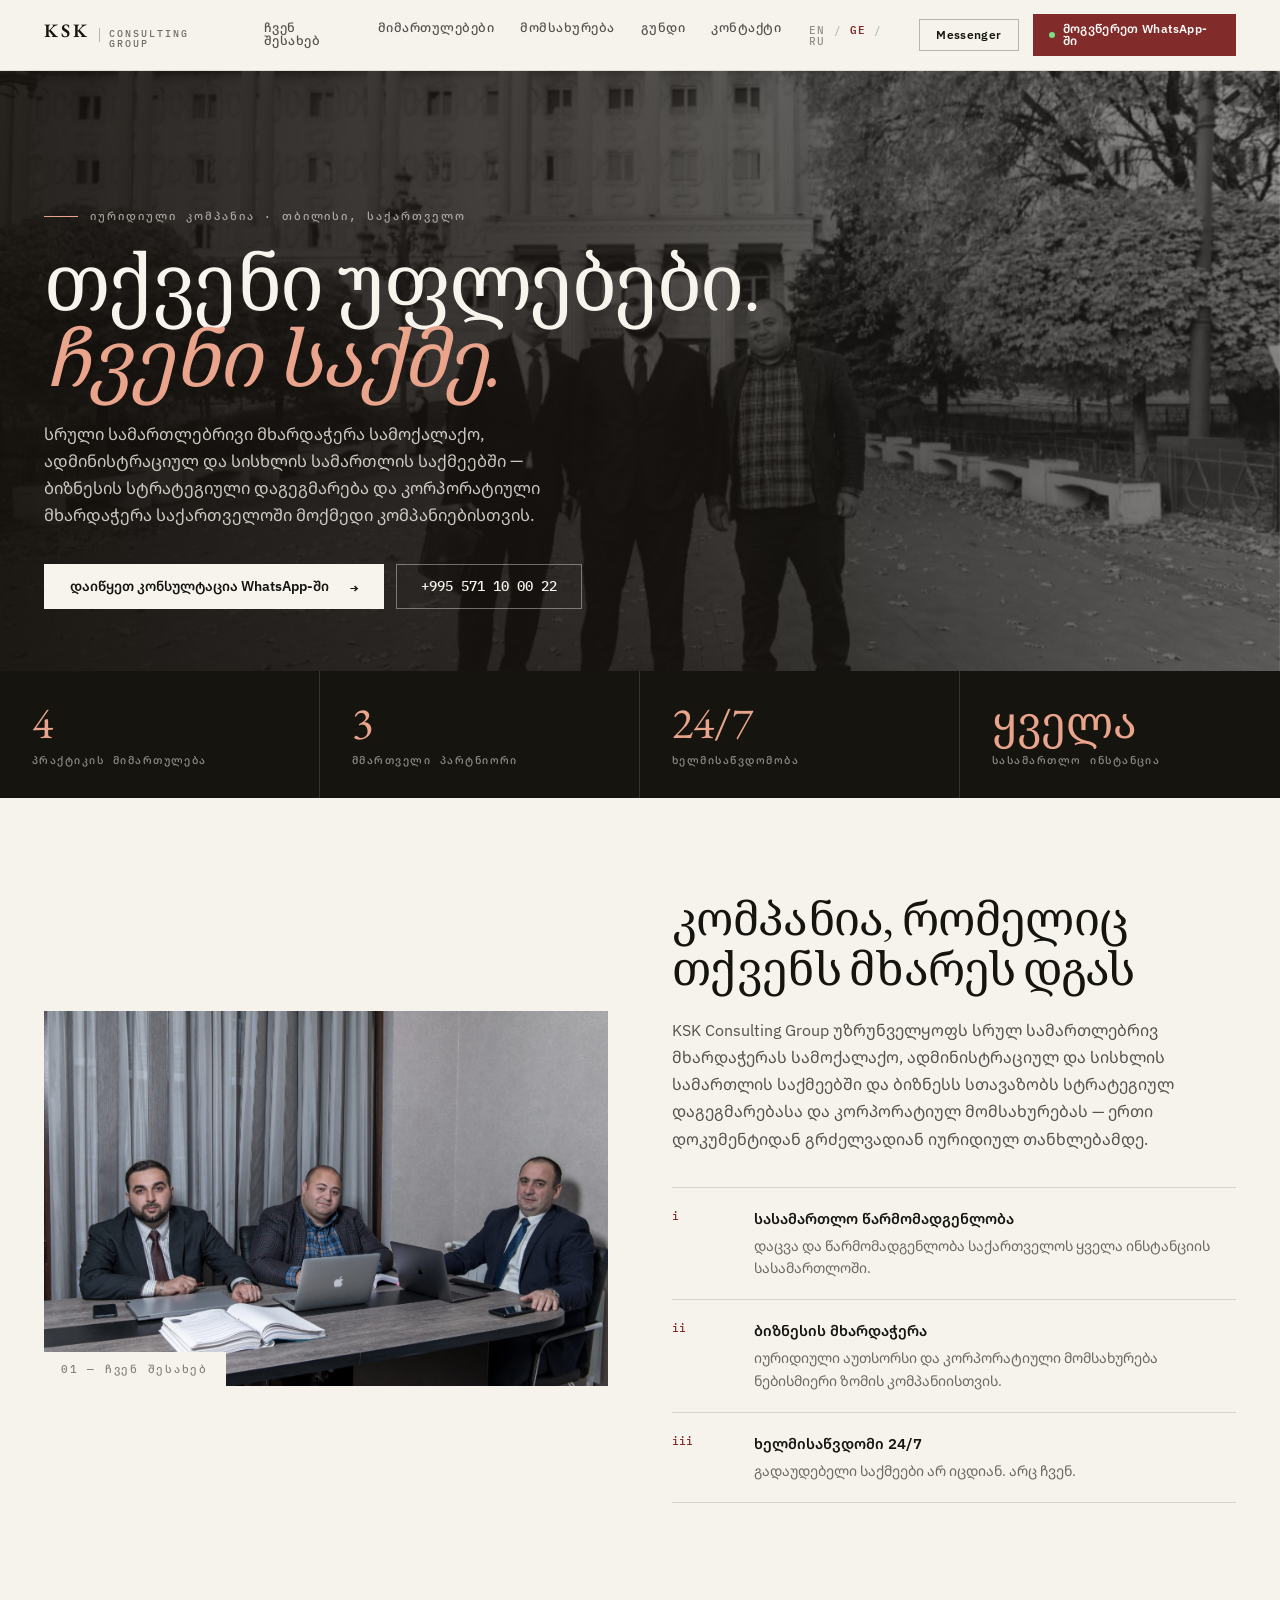
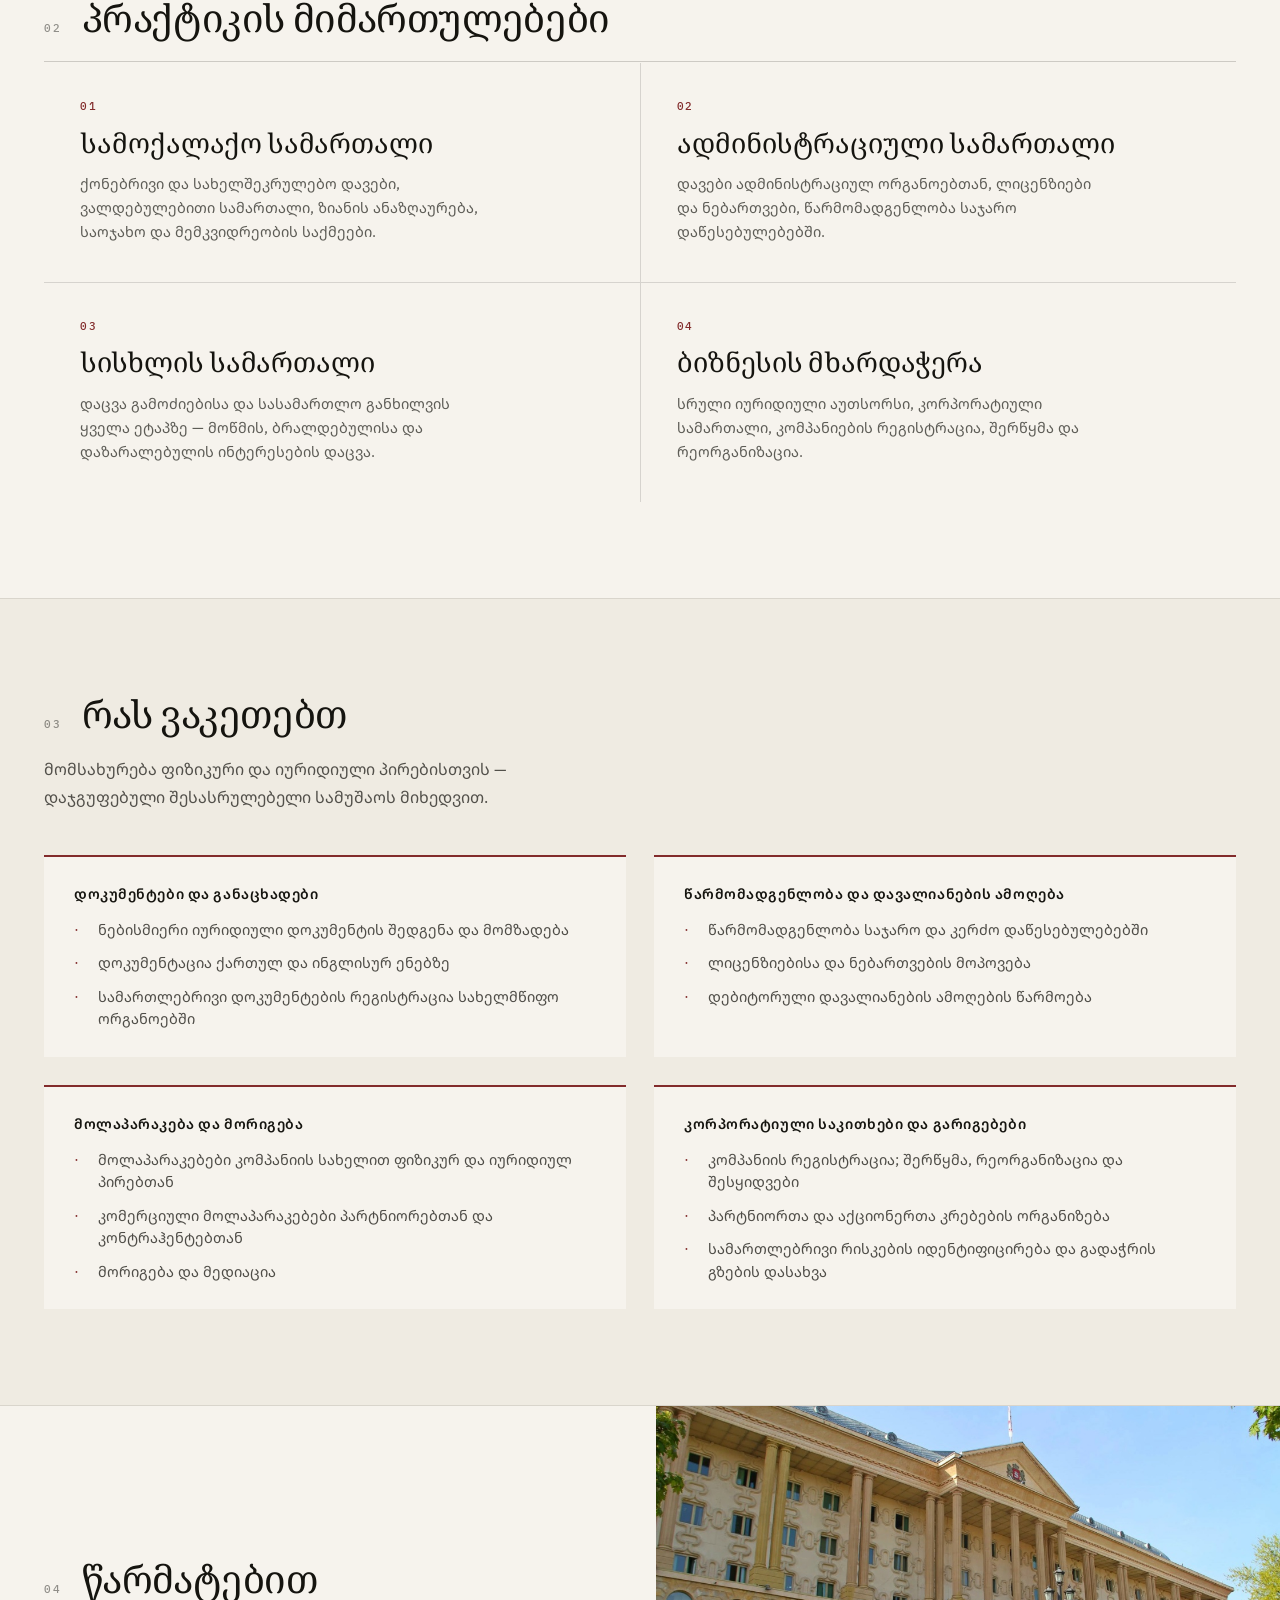
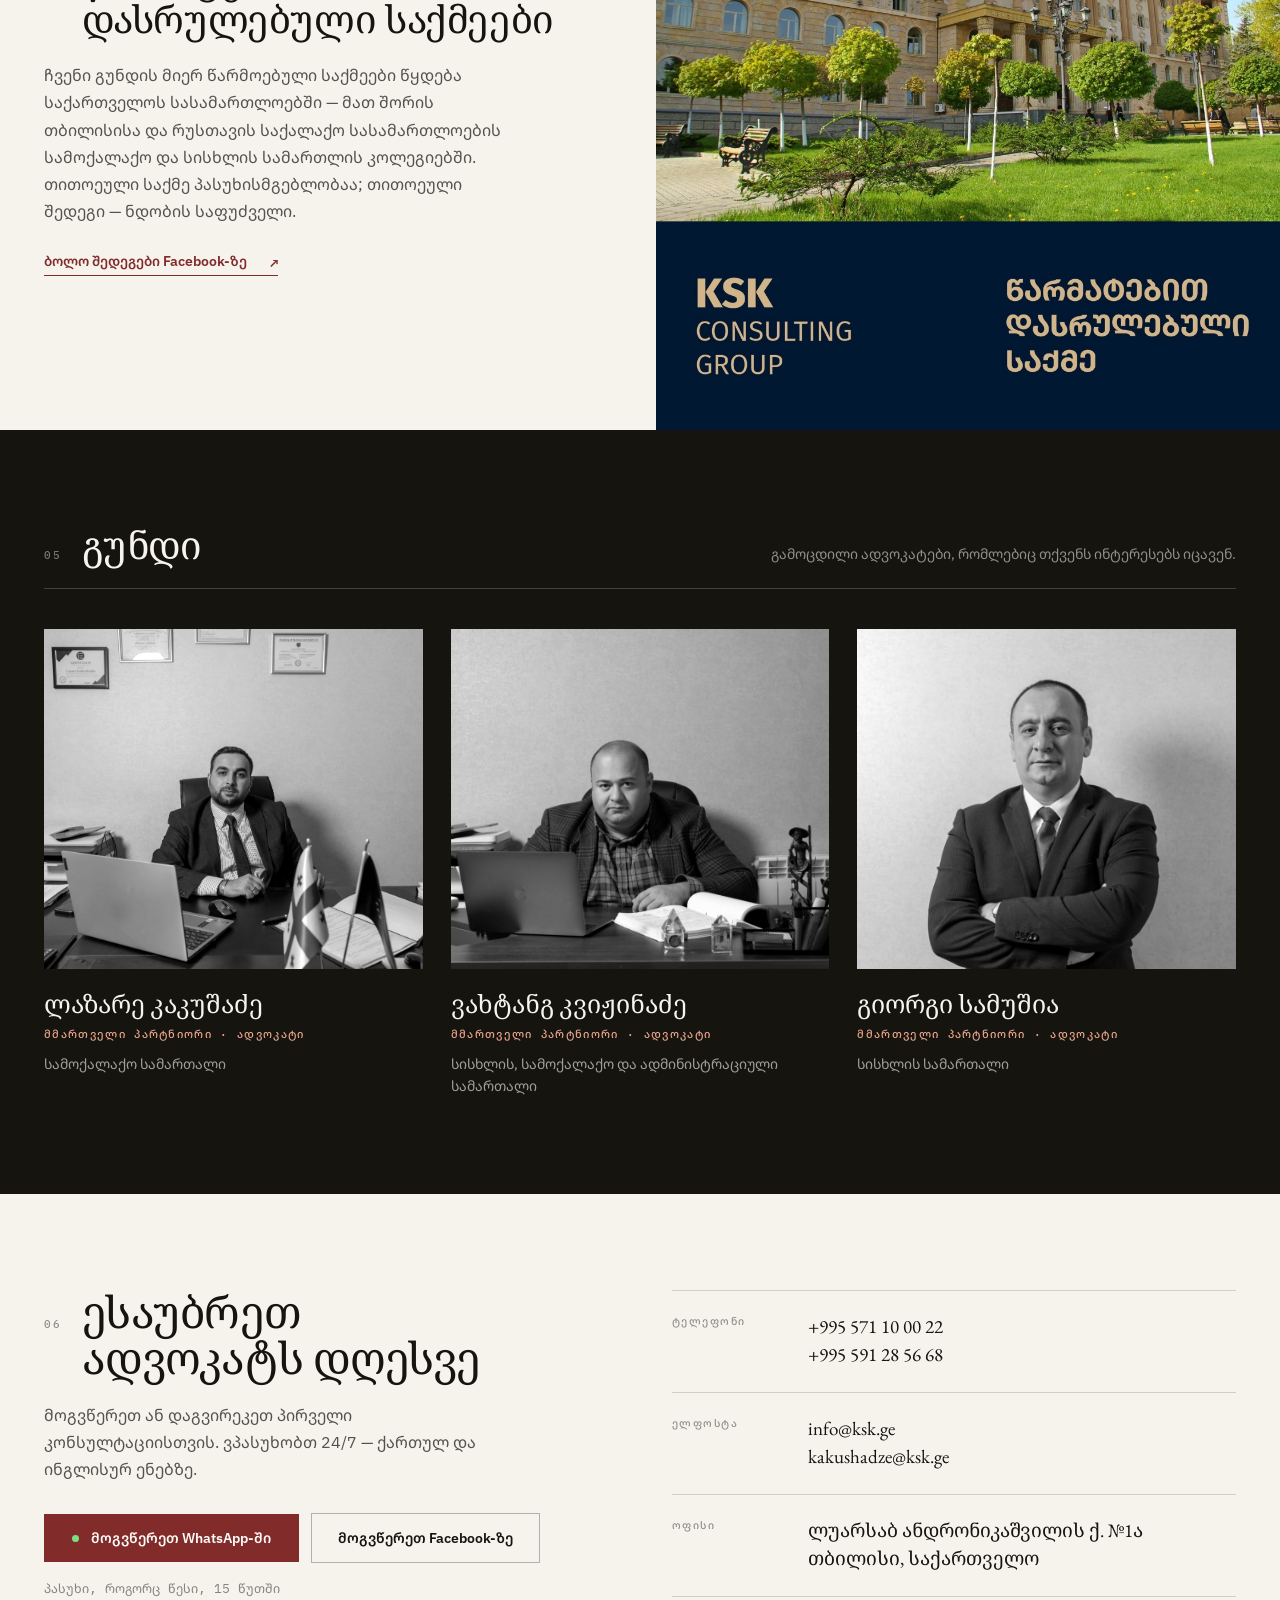
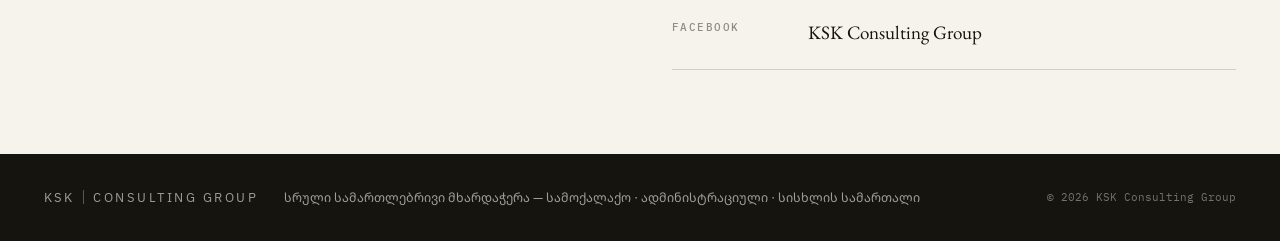
==== commit 58eabab9: "Team: add Lazare's specialization (Civil law) in all three languages Co-Authored-By: Claude Fable 5 " ====
--- a/index.html
+++ b/index.html
@@ -201,7 +201,7 @@
   </nav>
   <div class="head-right">
     <span class="langs"><b class="lang-b is-on" data-lang="en">EN</b><span> / </span><b class="lang-b" data-lang="ka">GE</b><span> / </span><b class="lang-b" data-lang="ru">RU</b></span>
-    <a class="msgr" href="https://www.facebook.com/messages/t/61569291357729" target="_blank" rel="noopener">Messenger</a>
+    <a class="msgr" href="https://m.me/61569291357729" target="_blank" rel="noopener">Messenger</a>
     <a class="wa" href="https://wa.me/995571100022" target="_blank" rel="noopener"><span class="dot"></span><span data-i18n="wa_us">WhatsApp us</span></a>
   </div>
 </header>
@@ -292,7 +292,7 @@
 <section class="team" id="team">
   <div class="sec-head sec-rule rv"><span class="kicker">05</span><h2 data-i18n="team_h">The team</h2><span class="team-note" data-i18n="team_note">Experienced attorneys defending your interests.</span></div>
   <div class="tgrid">
-    <div class="tcard rv"><figure><img src="assets/img/partner-desk.jpg" alt="Lazare Kakushadze"></figure><h3 data-i18n="tm1_n">Lazare Kakushadze</h3><div class="trole" data-i18n="role">Managing partner · Attorney</div></div>
+    <div class="tcard rv"><figure><img src="assets/img/partner-desk.jpg" alt="Lazare Kakushadze"></figure><h3 data-i18n="tm1_n">Lazare Kakushadze</h3><div class="trole" data-i18n="role">Managing partner · Attorney</div><p data-i18n="tm1_s">Civil law</p></div>
     <div class="tcard rv"><figure><img src="assets/img/vakhtang.jpg" alt="Vakhtang Kvizhinadze"></figure><h3 data-i18n="tm2_n">Vakhtang Kvizhinadze</h3><div class="trole" data-i18n="role">Managing partner · Attorney</div><p data-i18n="tm2_s">Criminal, civil and administrative law</p></div>
     <div class="tcard rv"><figure><img src="assets/img/giorgi.jpg" alt="Giorgi Samushia"></figure><h3 data-i18n="tm3_n">Giorgi Samushia</h3><div class="trole" data-i18n="role">Managing partner · Attorney</div><p data-i18n="tm3_s">Criminal law</p></div>
   </div>
@@ -304,7 +304,7 @@
     <p class="contact-lede rv" data-i18n="ct_lede">Send a message or call for a first consultation. We answer 24/7 — in Georgian or English.</p>
     <div class="cta-pair rv">
       <a class="btn-accent" href="https://wa.me/995571100022" target="_blank" rel="noopener"><span class="dot" style="width:7px;height:7px"></span><span data-i18n="wa_btn">Message us on WhatsApp</span></a>
-      <a class="btn-outline" href="https://www.facebook.com/messages/t/61569291357729" target="_blank" rel="noopener"><span data-i18n="fb_btn">Message on Facebook</span></a>
+      <a class="btn-outline" href="https://m.me/61569291357729" target="_blank" rel="noopener"><span data-i18n="fb_btn">Message on Facebook</span></a>
     </div>
     <div class="reply rv" data-i18n="reply_note">Typical reply: under 15 minutes</div>
   </div>
@@ -323,7 +323,7 @@
 </footer>
 
 <div class="float-stack">
-  <a class="msgr" href="https://www.facebook.com/messages/t/61569291357729" target="_blank" rel="noopener">Messenger</a>
+  <a class="msgr" href="https://m.me/61569291357729" target="_blank" rel="noopener">Messenger</a>
   <a class="wa" href="https://wa.me/995571100022" target="_blank" rel="noopener"><span class="dot"></span>WhatsApp</a>
 </div>
 
@@ -436,6 +436,7 @@
       team_h:"გუნდი", team_note:"გამოცდილი ადვოკატები, რომლებიც თქვენს ინტერესებს იცავენ.",
       tm1_n:"ლაზარე კაკუშაძე", tm2_n:"ვახტანგ კვიჟინაძე", tm3_n:"გიორგი სამუშია",
       role:"მმართველი პარტნიორი · ადვოკატი",
+      tm1_s:"სამოქალაქო სამართალი",
       tm2_s:"სისხლის, სამოქალაქო და ადმინისტრაციული სამართალი",
       tm3_s:"სისხლის სამართალი",
       ct_h:"ესაუბრეთ ადვოკატს დღესვე",
@@ -490,6 +491,7 @@
       team_h:"Команда", team_note:"Опытные адвокаты, защищающие ваши интересы.",
       tm1_n:"Лазаре Какушадзе", tm2_n:"Вахтанг Квижинадзе", tm3_n:"Гиорги Самушия",
       role:"Управляющий партнёр · Адвокат",
+      tm1_s:"Гражданское право",
       tm2_s:"Уголовное, гражданское и административное право",
       tm3_s:"Уголовное право",
       ct_h:"Поговорите с адвокатом сегодня",
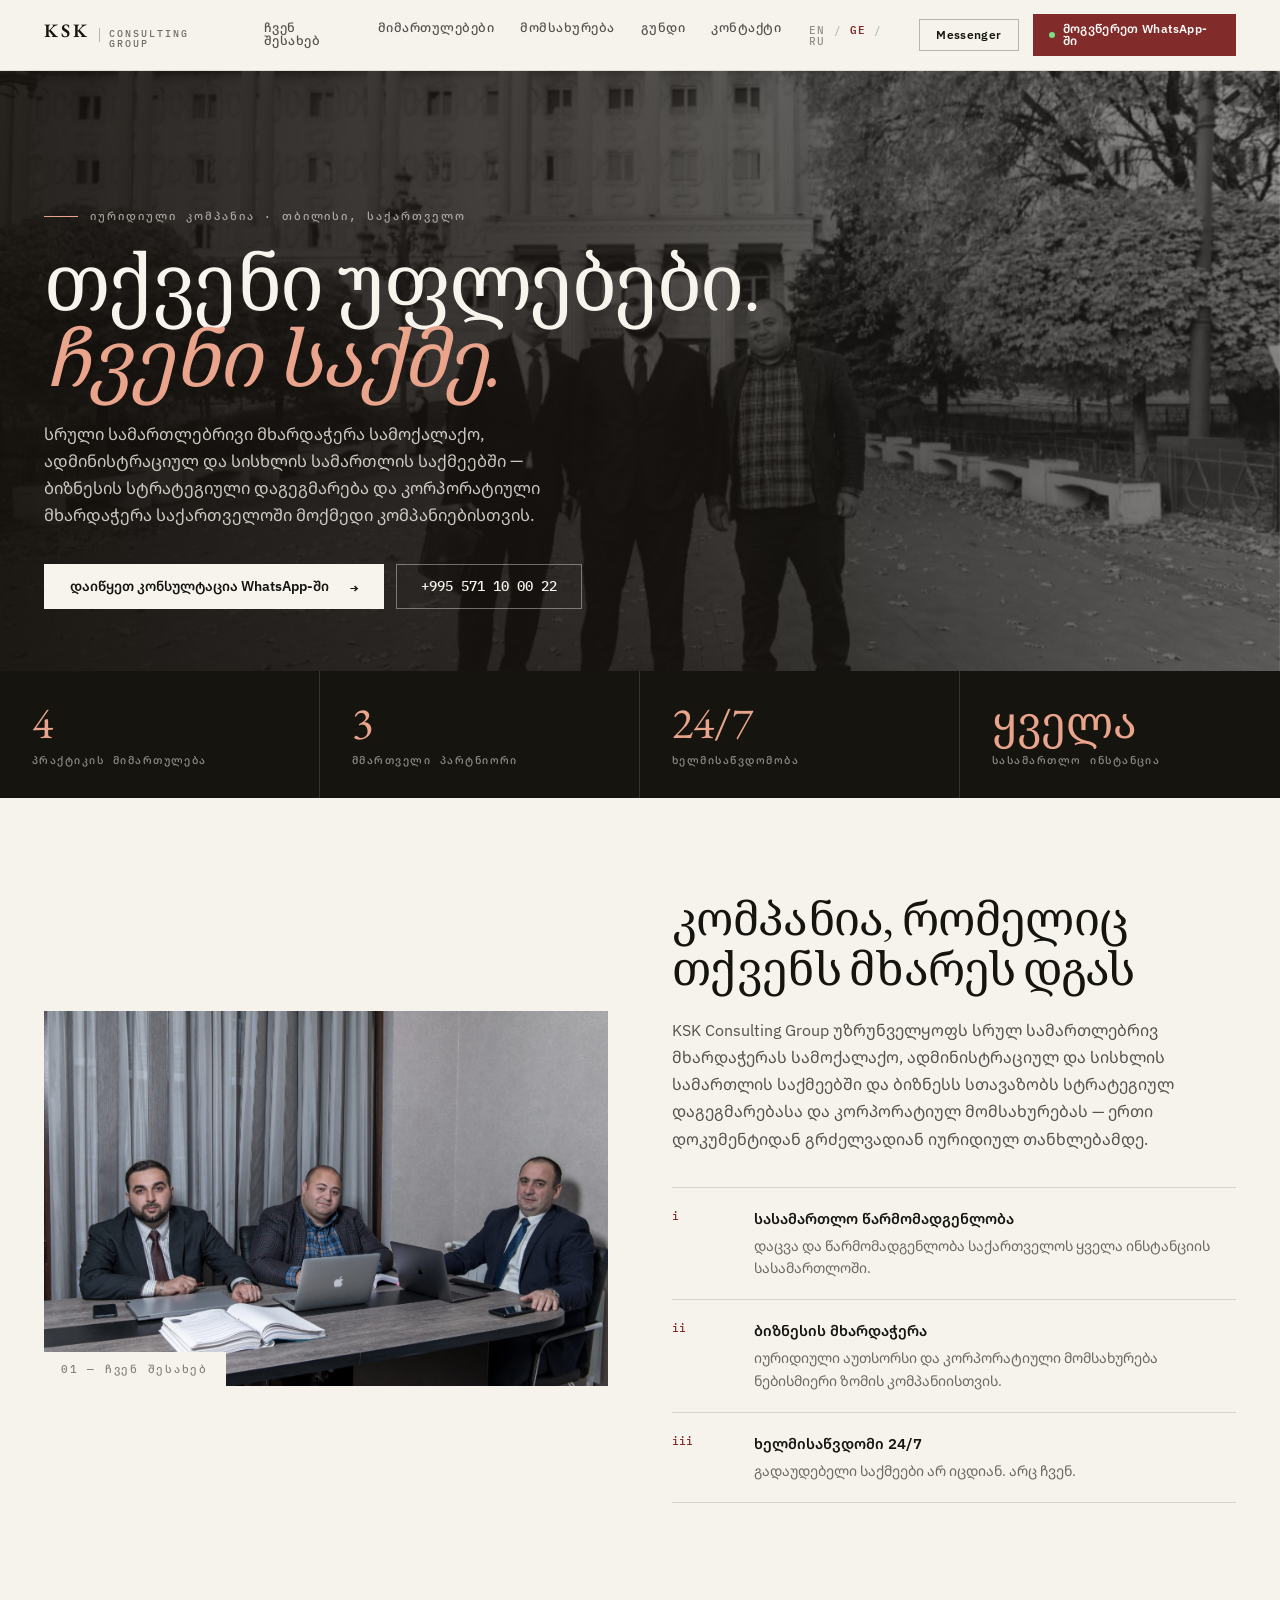
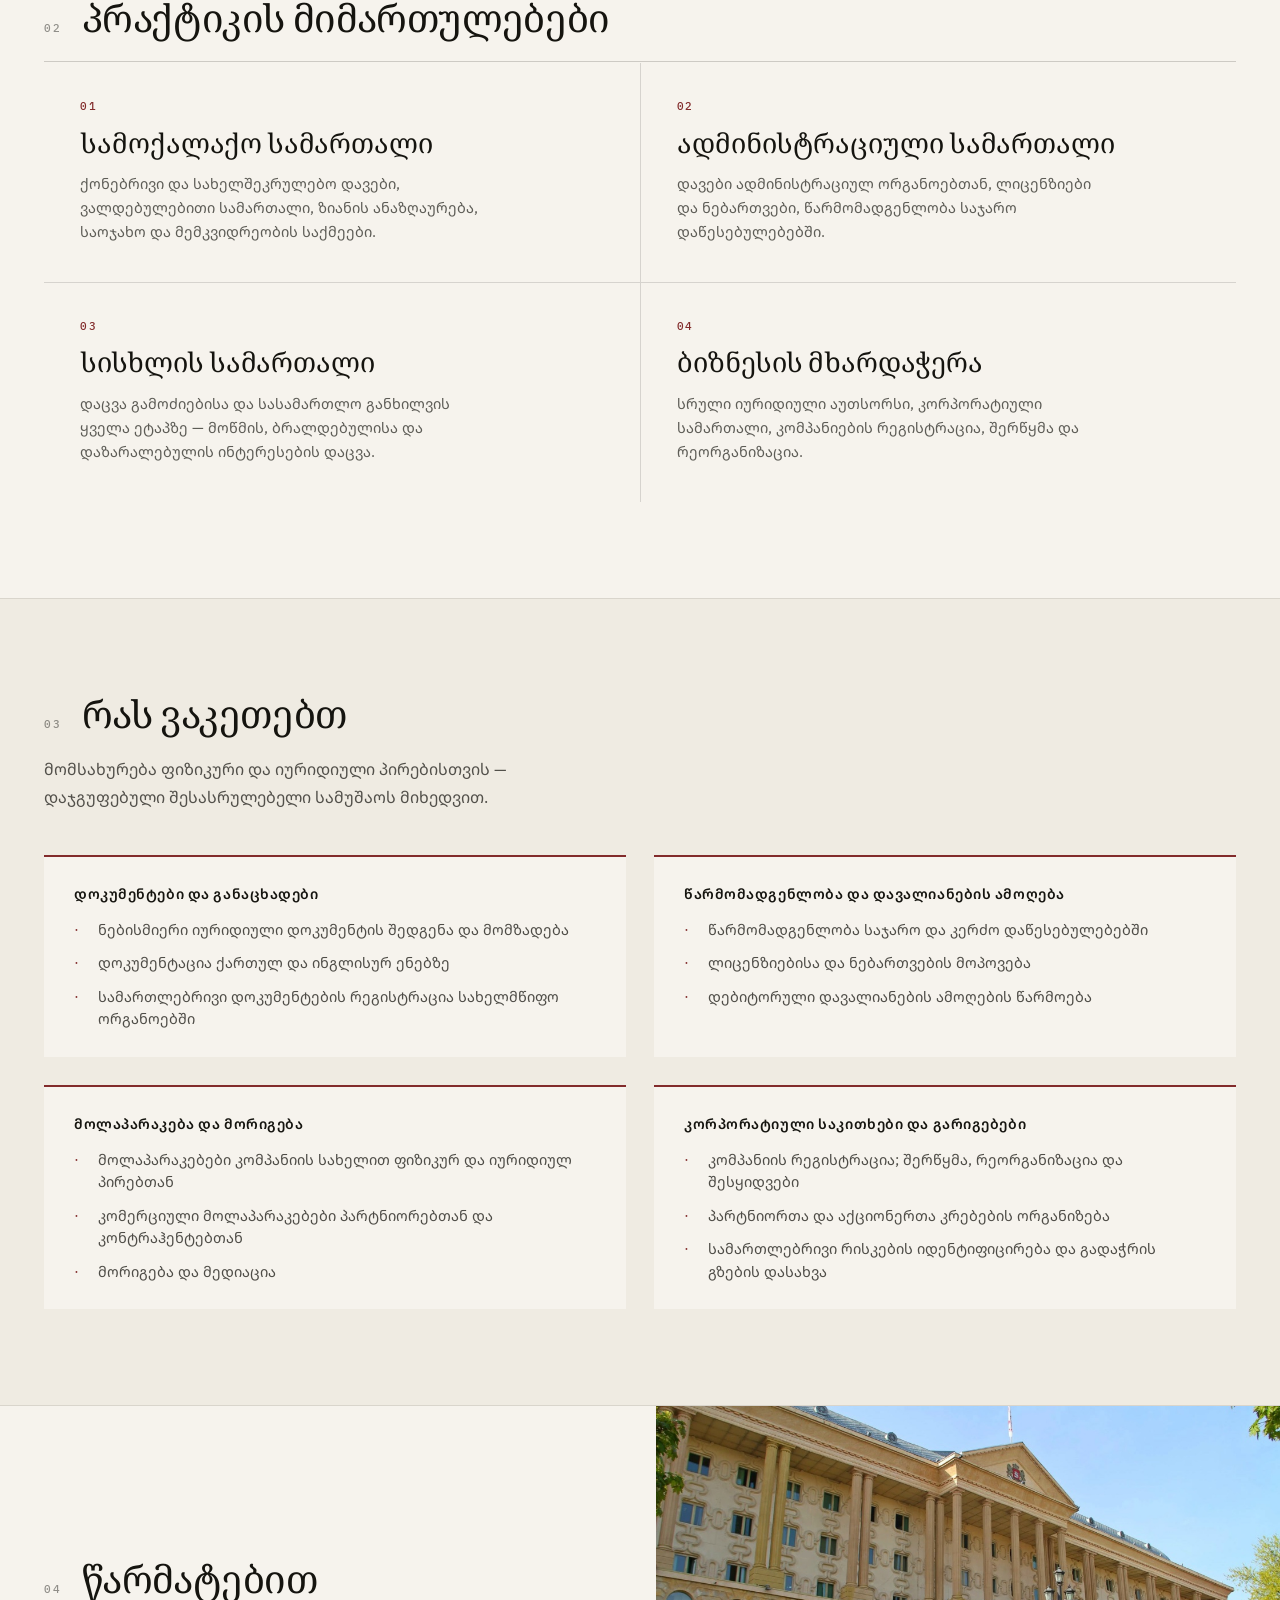
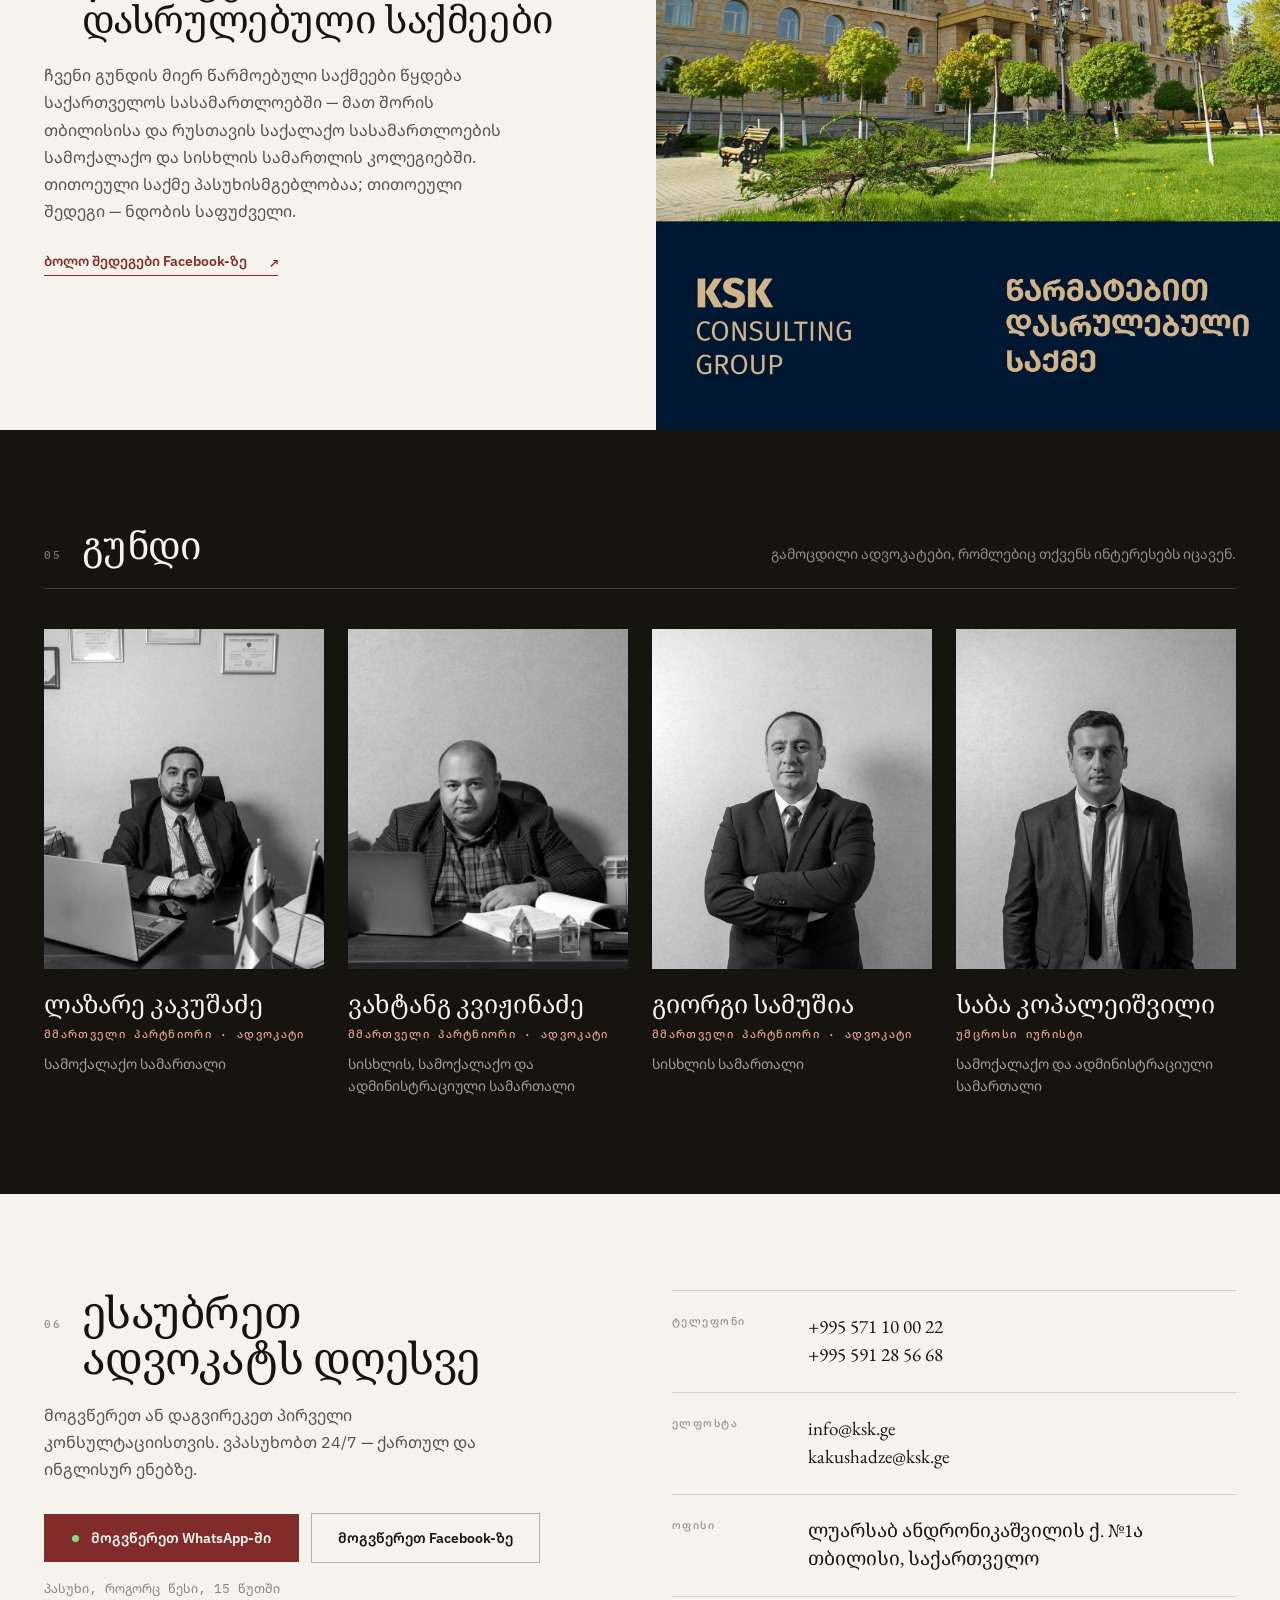
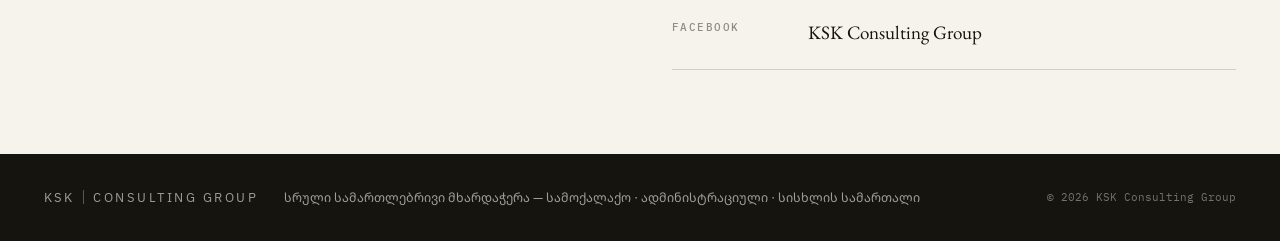
==== commit c1f4dafe: "Team: add Saba Kopaleishvili (Junior Lawyer, civil & administrative law); 4-column team grid Co-Auth" ====
--- a/index.html
+++ b/index.html
@@ -7,8 +7,19 @@
 <meta name="description" content="KSK Consulting Group — a Tbilisi law firm providing full legal support in civil, administrative and criminal matters, with corporate counsel for businesses in Georgia.">
 <meta property="og:title" content="KSK Consulting Group — Law Firm in Tbilisi">
 <meta property="og:description" content="Full legal support in civil, administrative and criminal matters, plus corporate counsel.">
-<meta property="og:image" content="assets/img/logo.png">
+<meta property="og:image" content="https://ksk.ge/assets/img/hero-court.jpg">
 <link rel="icon" type="image/png" href="assets/img/logo.png">
+<link rel="canonical" href="https://ksk.ge/">
+<meta property="og:url" content="https://ksk.ge/">
+<meta property="og:type" content="website">
+<meta property="og:site_name" content="KSK Consulting Group">
+<meta name="twitter:card" content="summary_large_image">
+<meta name="twitter:title" content="KSK Consulting Group — Law Firm in Tbilisi">
+<meta name="twitter:image" content="https://ksk.ge/assets/img/hero-court.jpg">
+<link rel="alternate" hreflang="ka" href="https://ksk.ge/">
+<link rel="alternate" hreflang="en" href="https://ksk.ge/?lang=en">
+<link rel="alternate" hreflang="ru" href="https://ksk.ge/?lang=ru">
+<link rel="alternate" hreflang="x-default" href="https://ksk.ge/">
 <script>
   if (window.IntersectionObserver && !window.matchMedia('(prefers-reduced-motion: reduce)').matches) {
     document.documentElement.className += ' js-anim';
@@ -48,7 +59,7 @@
 .head-right{display:flex;align-items:center;gap:14px}
 .langs{font:500 11px/1 var(--mono);letter-spacing:.1em;color:rgba(21,20,15,.45)}
 .langs span{color:rgba(21,20,15,.28)}
-.lang-b{cursor:pointer;font-weight:500;color:rgba(21,20,15,.45);transition:color .2s}
+.lang-b{cursor:pointer;text-decoration:none;font-weight:500;color:rgba(21,20,15,.45);transition:color .2s}
 .lang-b:hover{color:var(--ink)}
 .lang-b.is-on{color:var(--accent);font-weight:600}
 .wa{display:inline-flex;align-items:center;gap:8px;padding:9px 16px;background:var(--accent);color:#fdfbf7;text-decoration:none;font:600 12px/1 var(--sans);letter-spacing:.03em;transition:background .2s,transform .2s}
@@ -131,7 +142,7 @@
 .team .sec-rule{border-bottom-color:rgba(247,244,238,.2)}
 .team .kicker{color:rgba(247,244,238,.45)}
 .team-note{margin-left:auto;font:400 14px/1.5 var(--sans);color:rgba(247,244,238,.55)}
-.tgrid{margin-top:40px;display:grid;grid-template-columns:repeat(3,1fr);gap:28px}
+.tgrid{margin-top:40px;display:grid;grid-template-columns:repeat(4,1fr);gap:24px}
 .tcard figure{margin:0;overflow:hidden}
 .tcard img{width:100%;height:340px;object-fit:cover;display:block;filter:grayscale(1) contrast(1.04);transition:transform .5s,filter .5s}
 .tcard:hover img{transform:scale(1.03);filter:grayscale(0)}
@@ -191,6 +202,33 @@
   .crow{grid-template-columns:1fr;gap:6px}
 }
 </style>
+<script type="application/ld+json">
+{
+  "@context": "https://schema.org",
+  "@type": "LegalService",
+  "name": "KSK Consulting Group",
+  "url": "https://ksk.ge/",
+  "logo": "https://ksk.ge/assets/img/logo.png",
+  "image": "https://ksk.ge/assets/img/hero-court.jpg",
+  "telephone": "+995571100022",
+  "email": "info@ksk.ge",
+  "address": {
+    "@type": "PostalAddress",
+    "streetAddress": "1a Luarsab Andronikashvili St.",
+    "addressLocality": "Tbilisi",
+    "addressCountry": "GE"
+  },
+  "openingHoursSpecification": {
+    "@type": "OpeningHoursSpecification",
+    "dayOfWeek": ["Monday","Tuesday","Wednesday","Thursday","Friday","Saturday","Sunday"],
+    "opens": "00:00",
+    "closes": "23:59"
+  },
+  "sameAs": ["https://www.facebook.com/people/KSK-Consulting-Group/61569291357729/"],
+  "areaServed": "Georgia",
+  "knowsLanguage": ["ka","en","ru"]
+}
+</script>
 </head>
 <body>
 
@@ -200,14 +238,14 @@
     <a href="#about" data-i18n="nav_about">About</a><a href="#practice" data-i18n="nav_practice">Practice</a><a href="#services" data-i18n="nav_services">Services</a><a href="#team" data-i18n="nav_team">Team</a><a href="#contact" data-i18n="nav_contact">Contact</a>
   </nav>
   <div class="head-right">
-    <span class="langs"><b class="lang-b is-on" data-lang="en">EN</b><span> / </span><b class="lang-b" data-lang="ka">GE</b><span> / </span><b class="lang-b" data-lang="ru">RU</b></span>
+    <span class="langs"><a class="lang-b" href="?lang=en" data-lang="en">EN</a><span> / </span><a class="lang-b is-on" href="./" data-lang="ka">GE</a><span> / </span><a class="lang-b" href="?lang=ru" data-lang="ru">RU</a></span>
     <a class="msgr" href="https://m.me/61569291357729" target="_blank" rel="noopener">Messenger</a>
     <a class="wa" href="https://wa.me/995571100022" target="_blank" rel="noopener"><span class="dot"></span><span data-i18n="wa_us">WhatsApp us</span></a>
   </div>
 </header>
 
 <section class="hero" id="top">
-  <div class="hero-bg"><img data-px="0.06" src="assets/img/hero-court.jpg" alt=""></div>
+  <div class="hero-bg"><img data-px="0.06" src="assets/img/hero-court.jpg" alt="" fetchpriority="high"></div>
   <div class="hero-veil"></div>
   <div class="hero-body">
     <div class="hero-kicker rv"><i></i><span data-i18n="hero_kicker">Law firm · Tbilisi, Georgia</span></div>
@@ -229,7 +267,7 @@
 
 <section class="about" id="about">
   <figure class="about-fig rv" style="margin:0">
-    <img src="assets/img/team-meeting.jpg" alt="KSK Consulting Group team in a working meeting">
+    <img src="assets/img/team-meeting.jpg" alt="KSK Consulting Group team in a working meeting" loading="lazy" decoding="async">
     <figcaption class="about-tag" data-i18n="about_tag">01 — ABOUT</figcaption>
   </figure>
   <div>
@@ -286,15 +324,16 @@
     <p class="rv" data-i18n="res_p">Cases conducted by our team are resolved in the courts of Georgia — including the civil and criminal chambers of the Tbilisi and Rustavi City Courts. Every case is a responsibility; every result, a foundation of trust.</p>
     <a class="link-accent rv" href="https://www.facebook.com/people/KSK-Consulting-Group/61569291357729/" target="_blank" rel="noopener"><span data-i18n="res_link">Recent results on Facebook</span>&nbsp;<span class="mono">↗</span></a>
   </div>
-  <div class="results-fig"><img src="assets/img/case-won.jpg" alt="A successfully concluded case — KSK Consulting Group"></div>
+  <div class="results-fig"><img src="assets/img/case-won.jpg" alt="A successfully concluded case — KSK Consulting Group" loading="lazy" decoding="async"></div>
 </section>
 
 <section class="team" id="team">
   <div class="sec-head sec-rule rv"><span class="kicker">05</span><h2 data-i18n="team_h">The team</h2><span class="team-note" data-i18n="team_note">Experienced attorneys defending your interests.</span></div>
   <div class="tgrid">
-    <div class="tcard rv"><figure><img src="assets/img/partner-desk.jpg" alt="Lazare Kakushadze"></figure><h3 data-i18n="tm1_n">Lazare Kakushadze</h3><div class="trole" data-i18n="role">Managing partner · Attorney</div><p data-i18n="tm1_s">Civil law</p></div>
-    <div class="tcard rv"><figure><img src="assets/img/vakhtang.jpg" alt="Vakhtang Kvizhinadze"></figure><h3 data-i18n="tm2_n">Vakhtang Kvizhinadze</h3><div class="trole" data-i18n="role">Managing partner · Attorney</div><p data-i18n="tm2_s">Criminal, civil and administrative law</p></div>
-    <div class="tcard rv"><figure><img src="assets/img/giorgi.jpg" alt="Giorgi Samushia"></figure><h3 data-i18n="tm3_n">Giorgi Samushia</h3><div class="trole" data-i18n="role">Managing partner · Attorney</div><p data-i18n="tm3_s">Criminal law</p></div>
+    <div class="tcard rv"><figure><img src="assets/img/partner-desk.jpg" alt="Lazare Kakushadze" loading="lazy" decoding="async"></figure><h3 data-i18n="tm1_n">Lazare Kakushadze</h3><div class="trole" data-i18n="role">Managing partner · Attorney</div><p data-i18n="tm1_s">Civil law</p></div>
+    <div class="tcard rv"><figure><img src="assets/img/vakhtang.jpg" alt="Vakhtang Kvizhinadze" loading="lazy" decoding="async"></figure><h3 data-i18n="tm2_n">Vakhtang Kvizhinadze</h3><div class="trole" data-i18n="role">Managing partner · Attorney</div><p data-i18n="tm2_s">Criminal, civil and administrative law</p></div>
+    <div class="tcard rv"><figure><img src="assets/img/giorgi.jpg" alt="Giorgi Samushia" loading="lazy" decoding="async"></figure><h3 data-i18n="tm3_n">Giorgi Samushia</h3><div class="trole" data-i18n="role">Managing partner · Attorney</div><p data-i18n="tm3_s">Criminal law</p></div>
+    <div class="tcard rv"><figure><img src="assets/img/saba.jpg" alt="Saba Kopaleishvili" loading="lazy" decoding="async"></figure><h3 data-i18n="tm4_n">Saba Kopaleishvili</h3><div class="trole" data-i18n="tm4_r">Junior Lawyer</div><p data-i18n="tm4_s">Civil and administrative law</p></div>
   </div>
 </section>
 
@@ -394,6 +433,7 @@
     en: null, /* built from the DOM on first run */
     ka: {
       doc_title:"KSK Consulting Group — იურიდიული კომპანია თბილისში",
+      doc_desc:"KSK Consulting Group — იურიდიული კომპანია თბილისში. სრული სამართლებრივი მხარდაჭერა სამოქალაქო, ადმინისტრაციულ და სისხლის სამართლის საქმეებში; კორპორატიული მომსახურება ბიზნესისთვის.",
       nav_about:"ჩვენ შესახებ", nav_practice:"მიმართულებები", nav_services:"მომსახურება", nav_team:"გუნდი", nav_contact:"კონტაქტი",
       wa_us:"მოგვწერეთ WhatsApp-ში",
       hero_kicker:"იურიდიული კომპანია · თბილისი, საქართველო",
@@ -439,6 +479,7 @@
       tm1_s:"სამოქალაქო სამართალი",
       tm2_s:"სისხლის, სამოქალაქო და ადმინისტრაციული სამართალი",
       tm3_s:"სისხლის სამართალი",
+      tm4_n:"საბა კოპალეიშვილი", tm4_r:"უმცროსი იურისტი", tm4_s:"სამოქალაქო და ადმინისტრაციული სამართალი",
       ct_h:"ესაუბრეთ ადვოკატს დღესვე",
       ct_lede:"მოგვწერეთ ან დაგვირეკეთ პირველი კონსულტაციისთვის. ვპასუხობთ 24/7 — ქართულ და ინგლისურ ენებზე.",
       wa_btn:"მოგვწერეთ WhatsApp-ში", fb_btn:"მოგვწერეთ Facebook-ზე",
@@ -449,6 +490,7 @@
     },
     ru: {
       doc_title:"KSK Consulting Group — Юридическая фирма в Тбилиси",
+      doc_desc:"KSK Consulting Group — юридическая фирма в Тбилиси. Полное правовое сопровождение по гражданским, административным и уголовным делам; корпоративные услуги для бизнеса.",
       nav_about:"О нас", nav_practice:"Практика", nav_services:"Услуги", nav_team:"Команда", nav_contact:"Контакты",
       wa_us:"Напишите в WhatsApp",
       hero_kicker:"Юридическая фирма · Тбилиси, Грузия",
@@ -494,6 +536,7 @@
       tm1_s:"Гражданское право",
       tm2_s:"Уголовное, гражданское и административное право",
       tm3_s:"Уголовное право",
+      tm4_n:"Саба Копалеишвили", tm4_r:"Младший юрист", tm4_s:"Гражданское и административное право",
       ct_h:"Поговорите с адвокатом сегодня",
       ct_lede:"Напишите или позвоните для первой консультации. Отвечаем 24/7 — на грузинском и английском языках.",
       wa_btn:"Напишите нам в WhatsApp", fb_btn:"Напишите в Facebook",
@@ -505,7 +548,7 @@
   };
 
   /* snapshot English from the authored DOM so switching back is lossless */
-  var en = { doc_title: document.title };
+  var en = { doc_title: document.title, doc_desc: document.querySelector('meta[name="description"]').getAttribute('content') };
   document.querySelectorAll('[data-i18n]').forEach(function(el){
     var k = el.getAttribute('data-i18n');
     if (!(k in en)) en[k] = el.textContent;
@@ -513,7 +556,8 @@
   I18N.en = en;
 
   var LANGS = ['en','ka','ru'];
-  var lang = localStorage.getItem('ksk-lang');
+  var urlLang = new URLSearchParams(location.search).get('lang');
+  var lang = LANGS.indexOf(urlLang) !== -1 ? urlLang : localStorage.getItem('ksk-lang');
   if (LANGS.indexOf(lang) === -1) lang = 'ka';
 
   function applyLang(next){
@@ -522,6 +566,9 @@
     var dict = I18N[lang];
     document.documentElement.lang = lang;
     document.title = dict.doc_title;
+    var md = document.querySelector('meta[name="description"]');
+    if (md && dict.doc_desc) md.setAttribute('content', dict.doc_desc);
+    try { history.replaceState(null, '', lang === 'ka' ? location.pathname : location.pathname + '?lang=' + lang); } catch(e) {}
     document.querySelectorAll('[data-i18n]').forEach(function(el){
       var k = el.getAttribute('data-i18n');
       if (dict[k] != null) el.textContent = dict[k];
@@ -532,7 +579,7 @@
   }
 
   document.querySelectorAll('.lang-b').forEach(function(el){
-    el.addEventListener('click', function(){ applyLang(el.getAttribute('data-lang')); });
+    el.addEventListener('click', function(e){ e.preventDefault(); applyLang(el.getAttribute('data-lang')); });
   });
 
   applyLang(lang);
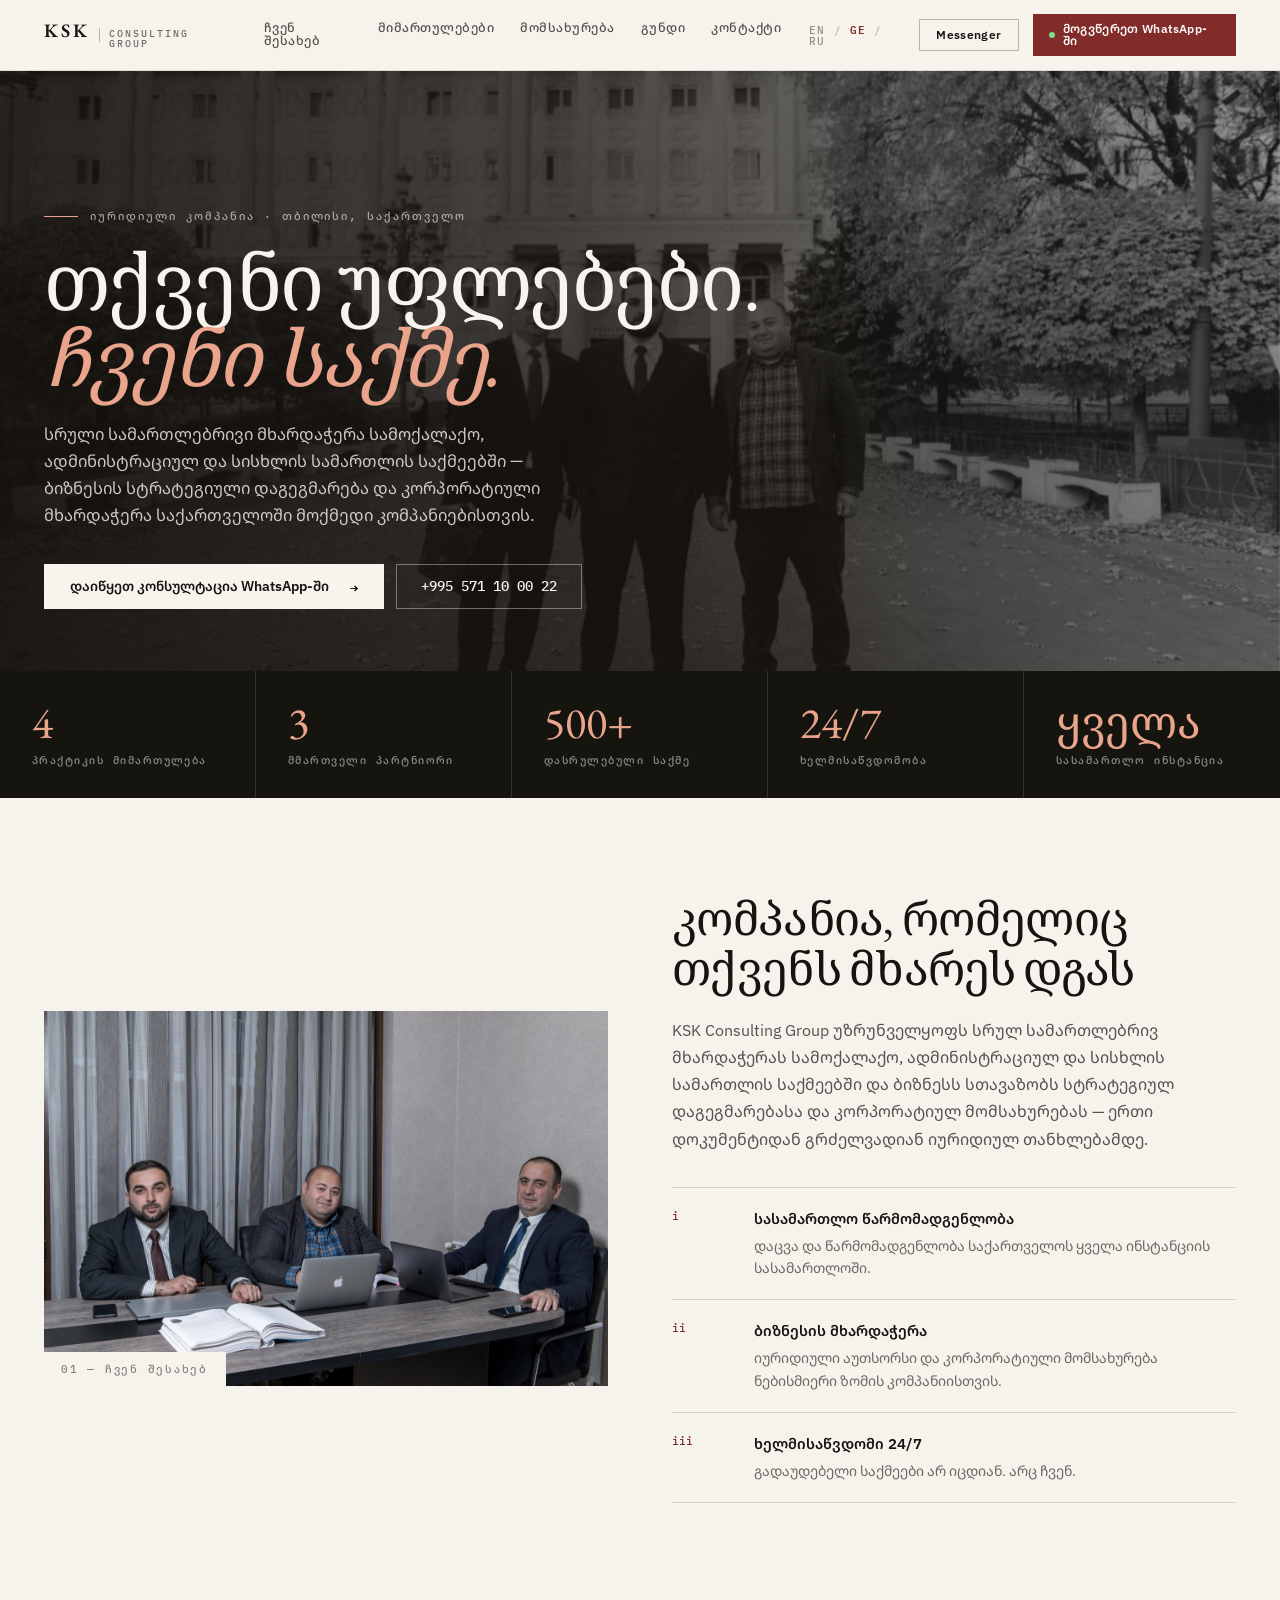
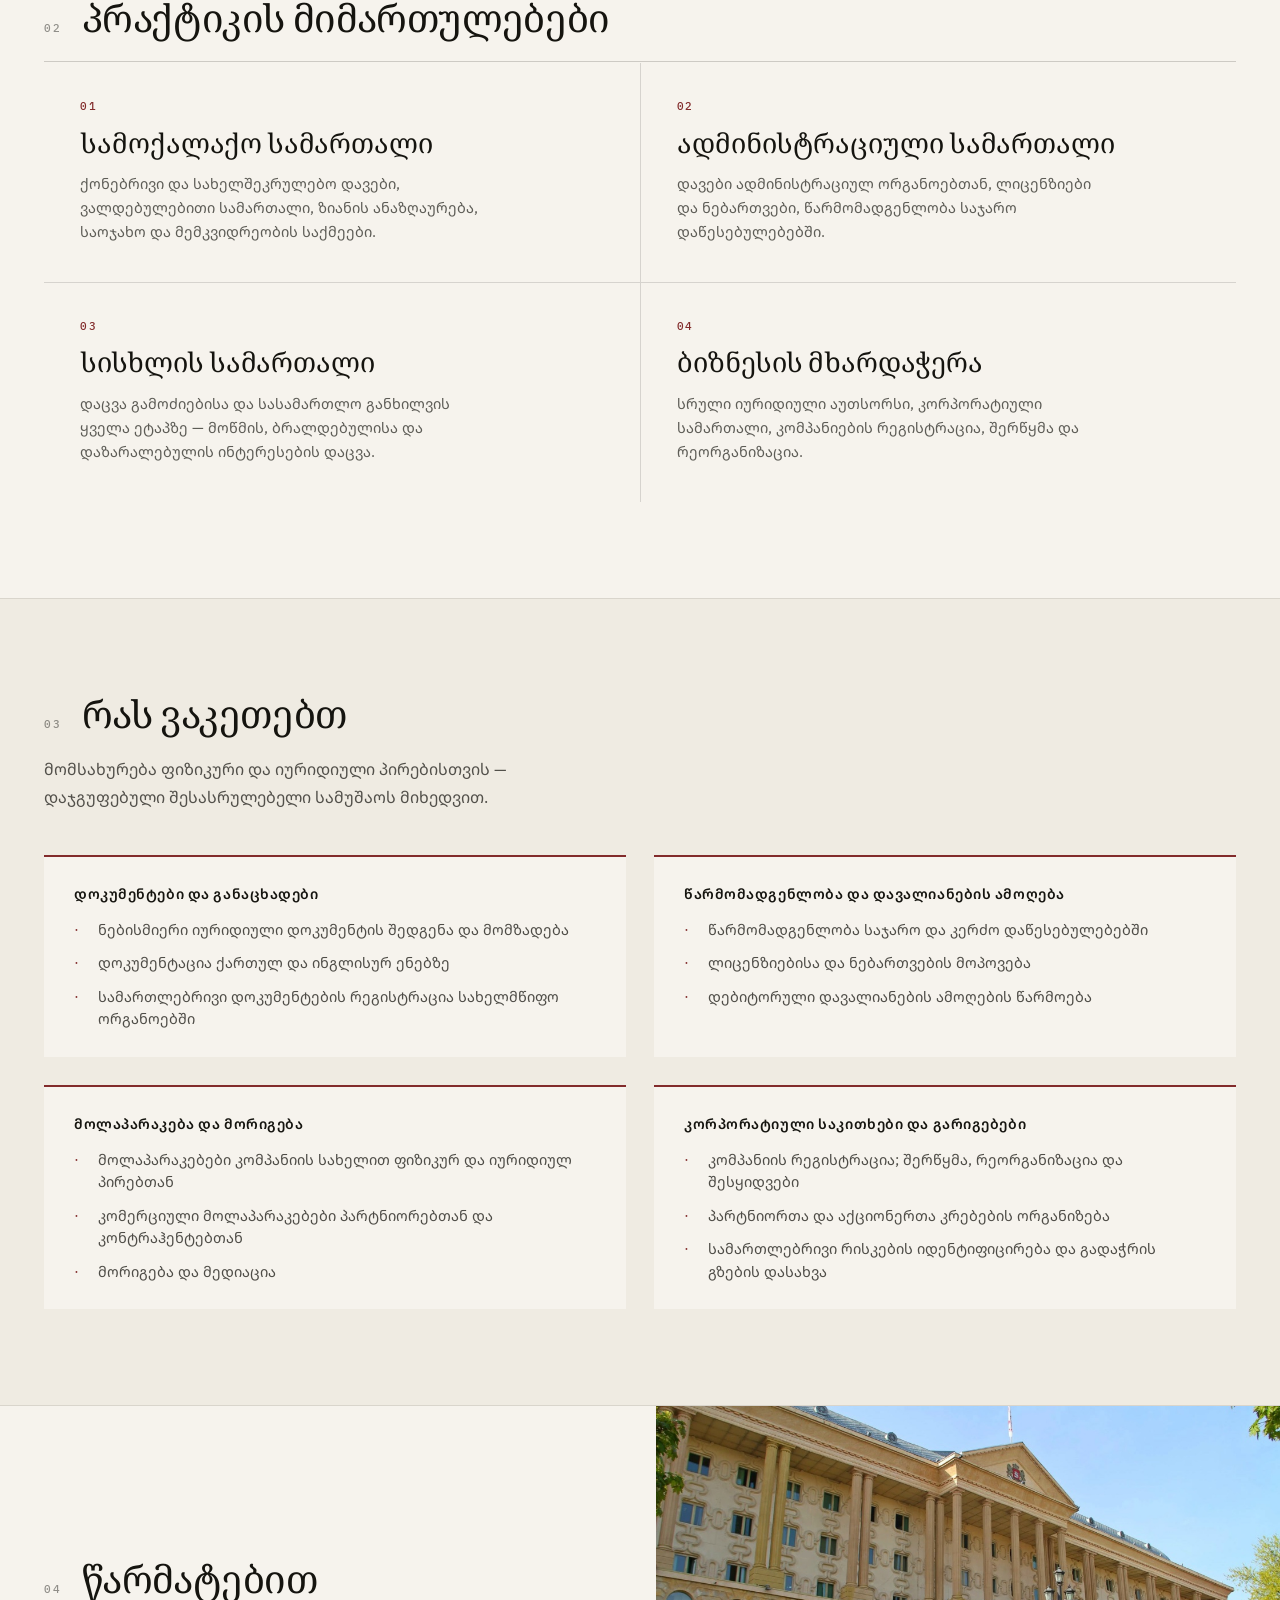
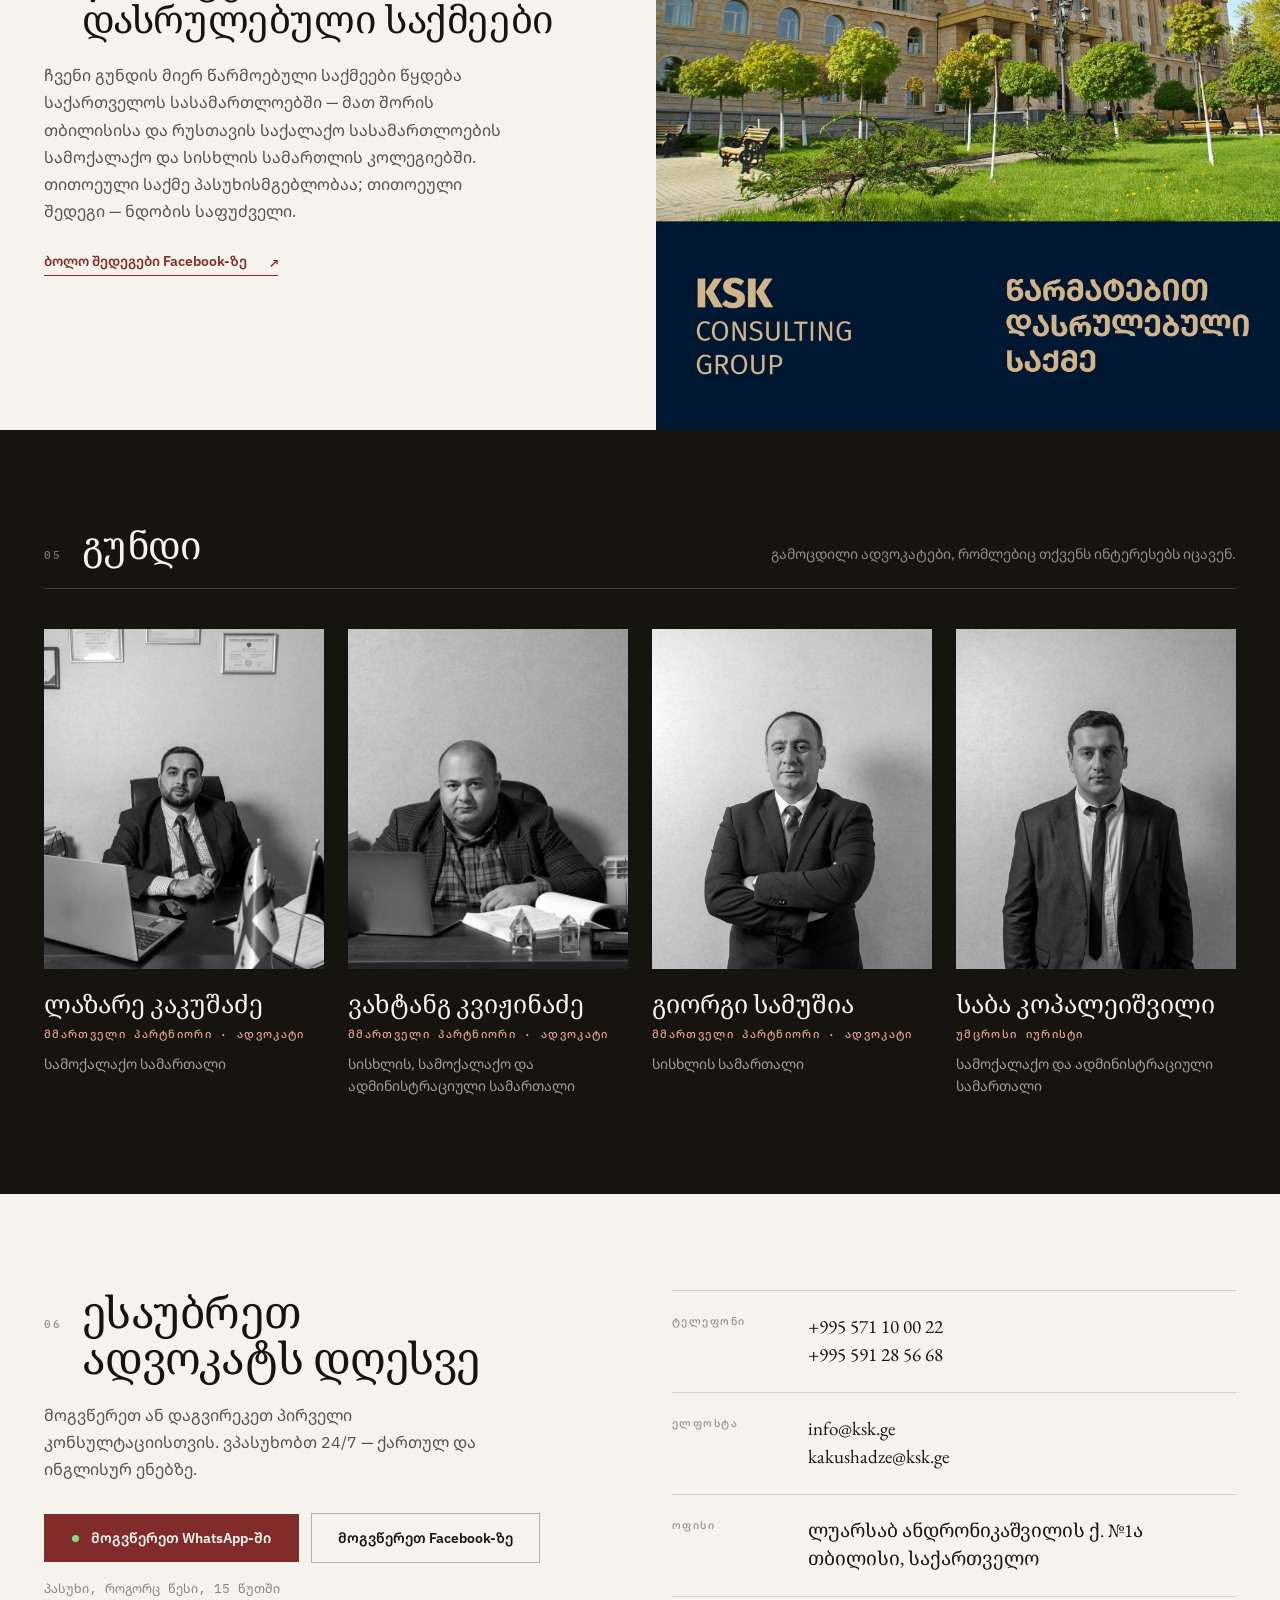
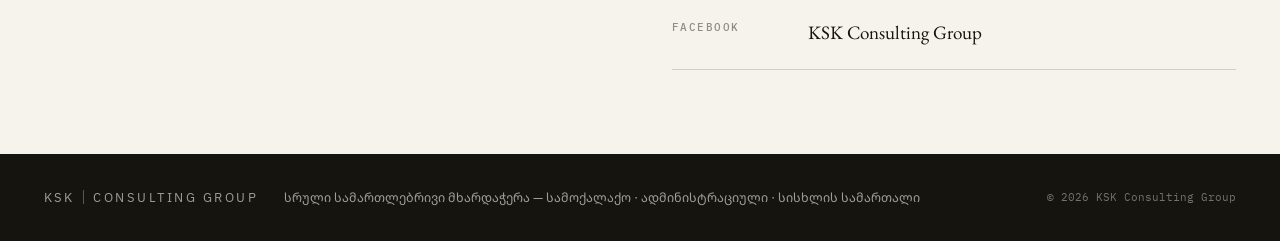
==== commit 7540b8a9: "Stats bar: add 500+ completed cases (per firm) Co-Authored-By: Claude Fable 5 <noreply@anthropic.com" ====
--- a/index.html
+++ b/index.html
@@ -86,7 +86,7 @@
 .btn-ghost:hover{background:rgba(247,244,238,.1);border-color:rgba(247,244,238,.75)}
 
 /* stat bar */
-.stats{display:grid;grid-template-columns:repeat(4,1fr);background:var(--ink);color:#f7f4ee}
+.stats{display:grid;grid-template-columns:repeat(5,1fr);background:var(--ink);color:#f7f4ee}
 .stat{padding:30px 32px;border-right:1px solid rgba(247,244,238,.14)}
 .stat:last-child{border-right:0}
 .stat-n{font:400 44px/1 var(--serif);color:var(--accent-light)}
@@ -261,6 +261,7 @@
 <div class="stats">
   <div class="stat"><div class="stat-n"><span data-count="4">4</span></div><div class="stat-l" data-i18n="st1">Practice areas</div></div>
   <div class="stat"><div class="stat-n"><span data-count="3">3</span></div><div class="stat-l" data-i18n="st2">Managing partners</div></div>
+  <div class="stat"><div class="stat-n"><span data-count="500">500</span>+</div><div class="stat-l" data-i18n="st5">Cases completed</div></div>
   <div class="stat"><div class="stat-n"><span data-count="24">24</span>/<span data-count="7">7</span></div><div class="stat-l" data-i18n="st3">Availability</div></div>
   <div class="stat"><div class="stat-n" data-i18n="st4v">All</div><div class="stat-l" data-i18n="st4">Court instances</div></div>
 </div>
@@ -440,7 +441,7 @@
       hero_l1:"თქვენი უფლებები.", hero_l2:"ჩვენი საქმე.",
       hero_sub:"სრული სამართლებრივი მხარდაჭერა სამოქალაქო, ადმინისტრაციულ და სისხლის სამართლის საქმეებში — ბიზნესის სტრატეგიული დაგეგმარება და კორპორატიული მხარდაჭერა საქართველოში მოქმედი კომპანიებისთვის.",
       hero_wa:"დაიწყეთ კონსულტაცია WhatsApp-ში",
-      st1:"პრაქტიკის მიმართულება", st2:"მმართველი პარტნიორი", st3:"ხელმისაწვდომობა", st4:"სასამართლო ინსტანცია", st4v:"ყველა",
+      st1:"პრაქტიკის მიმართულება", st2:"მმართველი პარტნიორი", st3:"ხელმისაწვდომობა", st4:"სასამართლო ინსტანცია", st4v:"ყველა", st5:"დასრულებული საქმე",
       about_tag:"01 — ჩვენ შესახებ",
       about_h:"კომპანია, რომელიც თქვენს მხარეს დგას",
       about_lede:"KSK Consulting Group უზრუნველყოფს სრულ სამართლებრივ მხარდაჭერას სამოქალაქო, ადმინისტრაციულ და სისხლის სამართლის საქმეებში და ბიზნესს სთავაზობს სტრატეგიულ დაგეგმარებასა და კორპორატიულ მომსახურებას — ერთი დოკუმენტიდან გრძელვადიან იურიდიულ თანხლებამდე.",
@@ -497,7 +498,7 @@
       hero_l1:"Ваши права.", hero_l2:"Наше дело.",
       hero_sub:"Полное правовое сопровождение по гражданским, административным и уголовным делам — со стратегическим планированием бизнеса и корпоративным сопровождением компаний, работающих в Грузии.",
       hero_wa:"Начните консультацию в WhatsApp",
-      st1:"Направления практики", st2:"Управляющих партнёра", st3:"Доступность", st4:"Судебные инстанции", st4v:"Все",
+      st1:"Направления практики", st2:"Управляющих партнёра", st3:"Доступность", st4:"Судебные инстанции", st4v:"Все", st5:"Завершённых дел",
       about_tag:"01 — О НАС",
       about_h:"Компания, которая на вашей стороне",
       about_lede:"KSK Consulting Group обеспечивает полное правовое сопровождение по гражданским, административным и уголовным делам и консультирует бизнес по стратегическому планированию и корпоративной структуре — от одного документа до долгосрочного юридического сопровождения.",
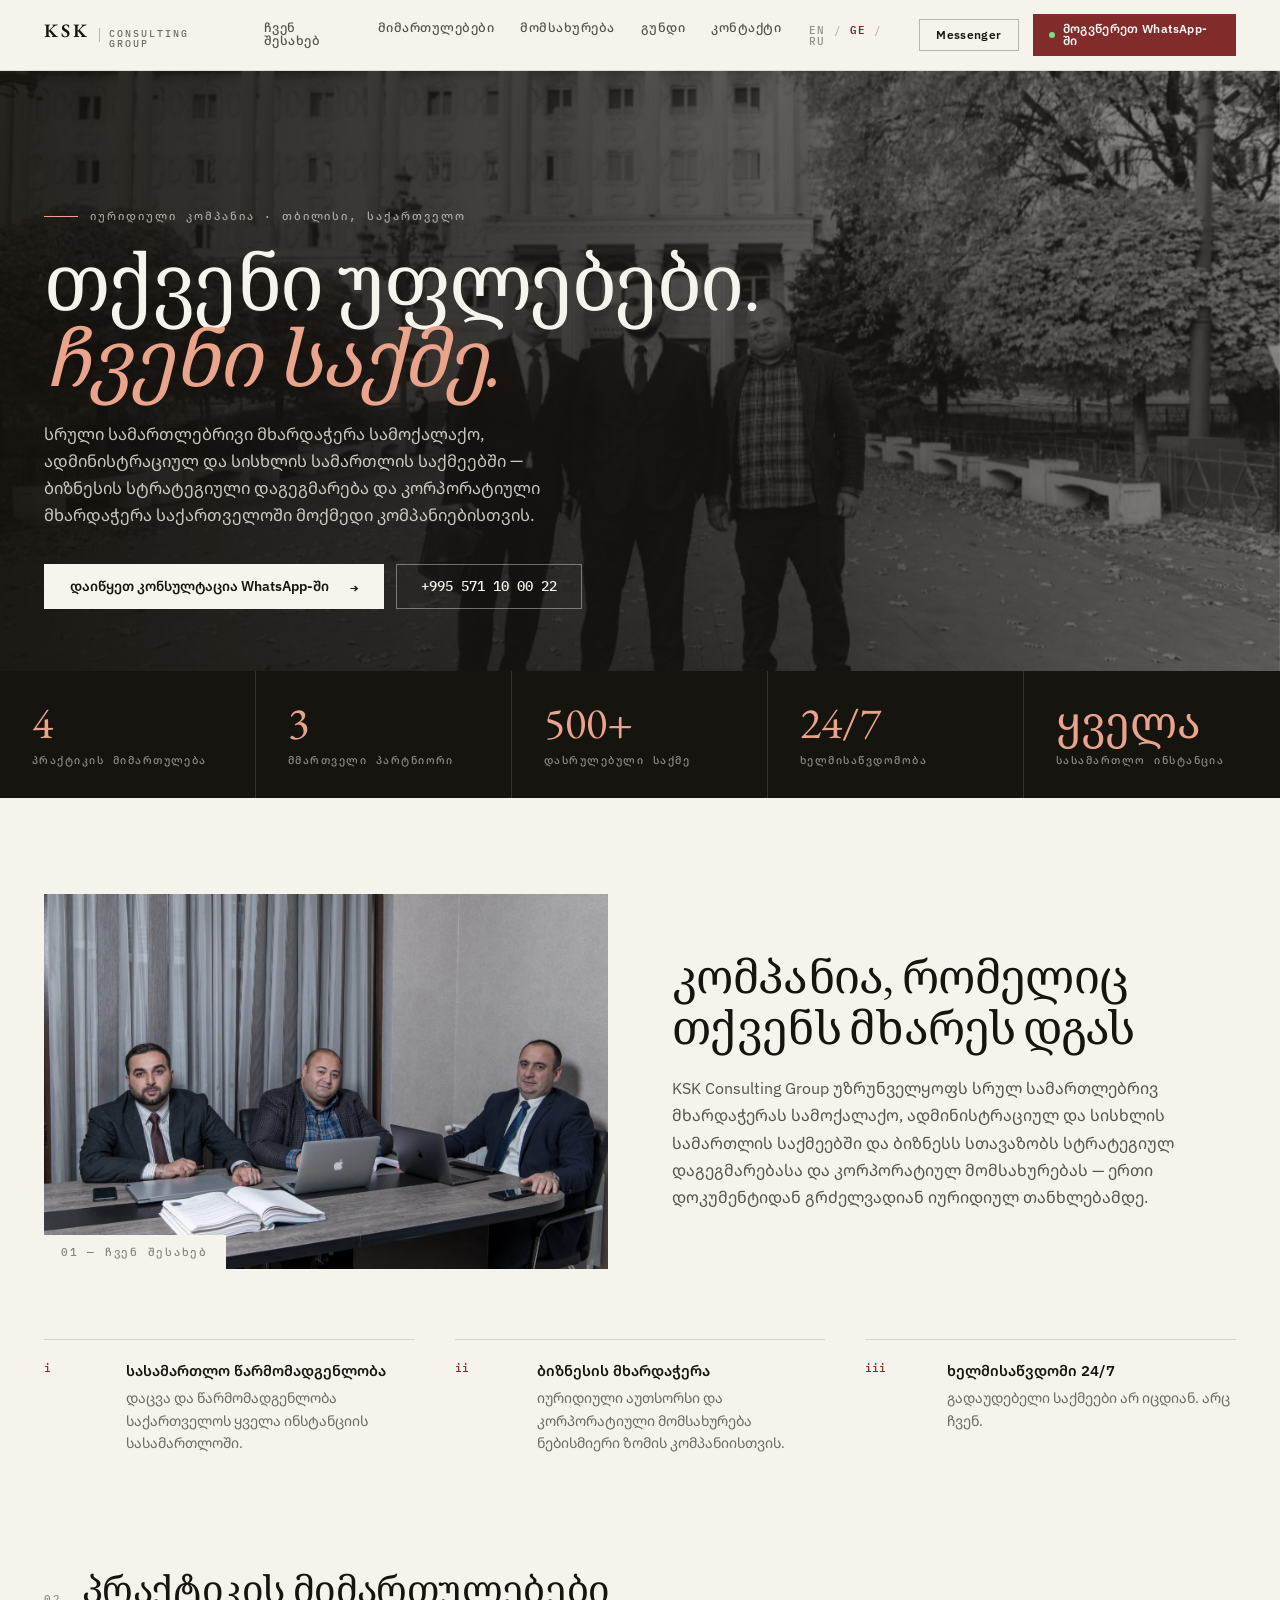
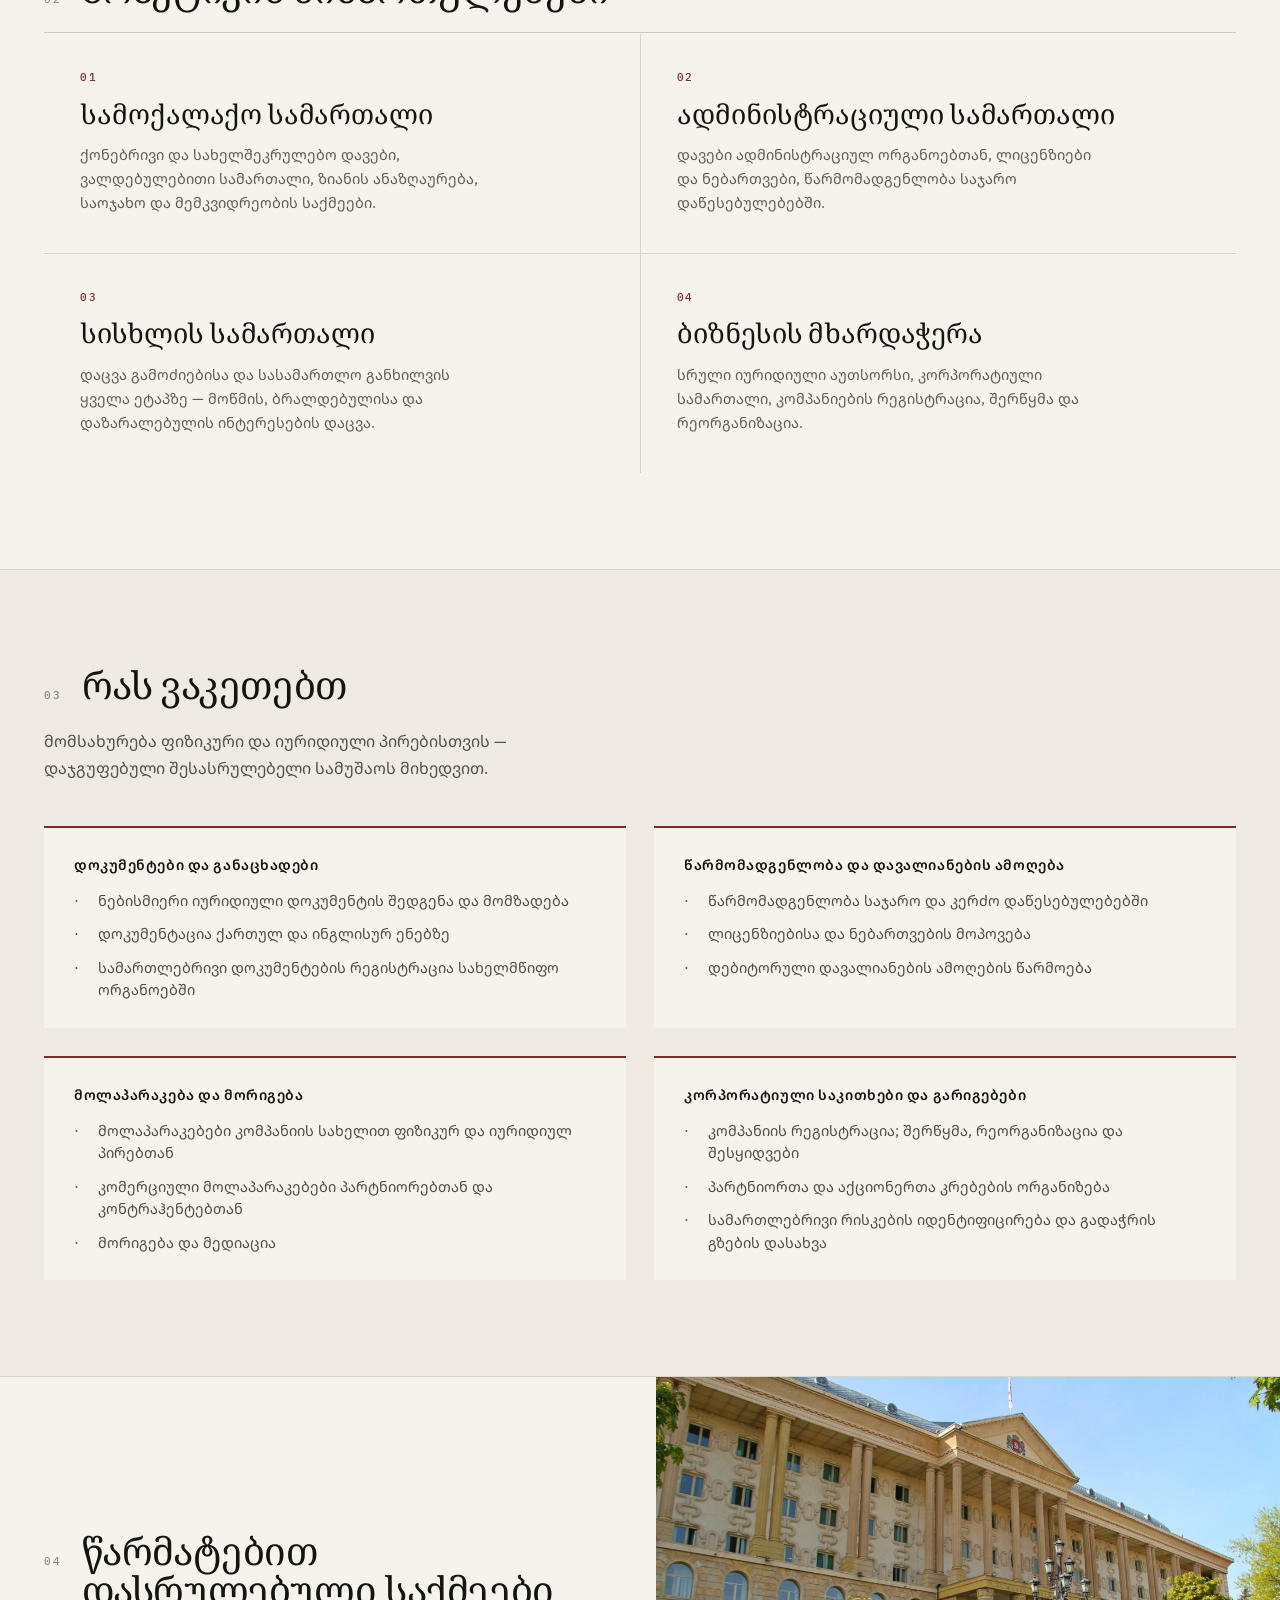
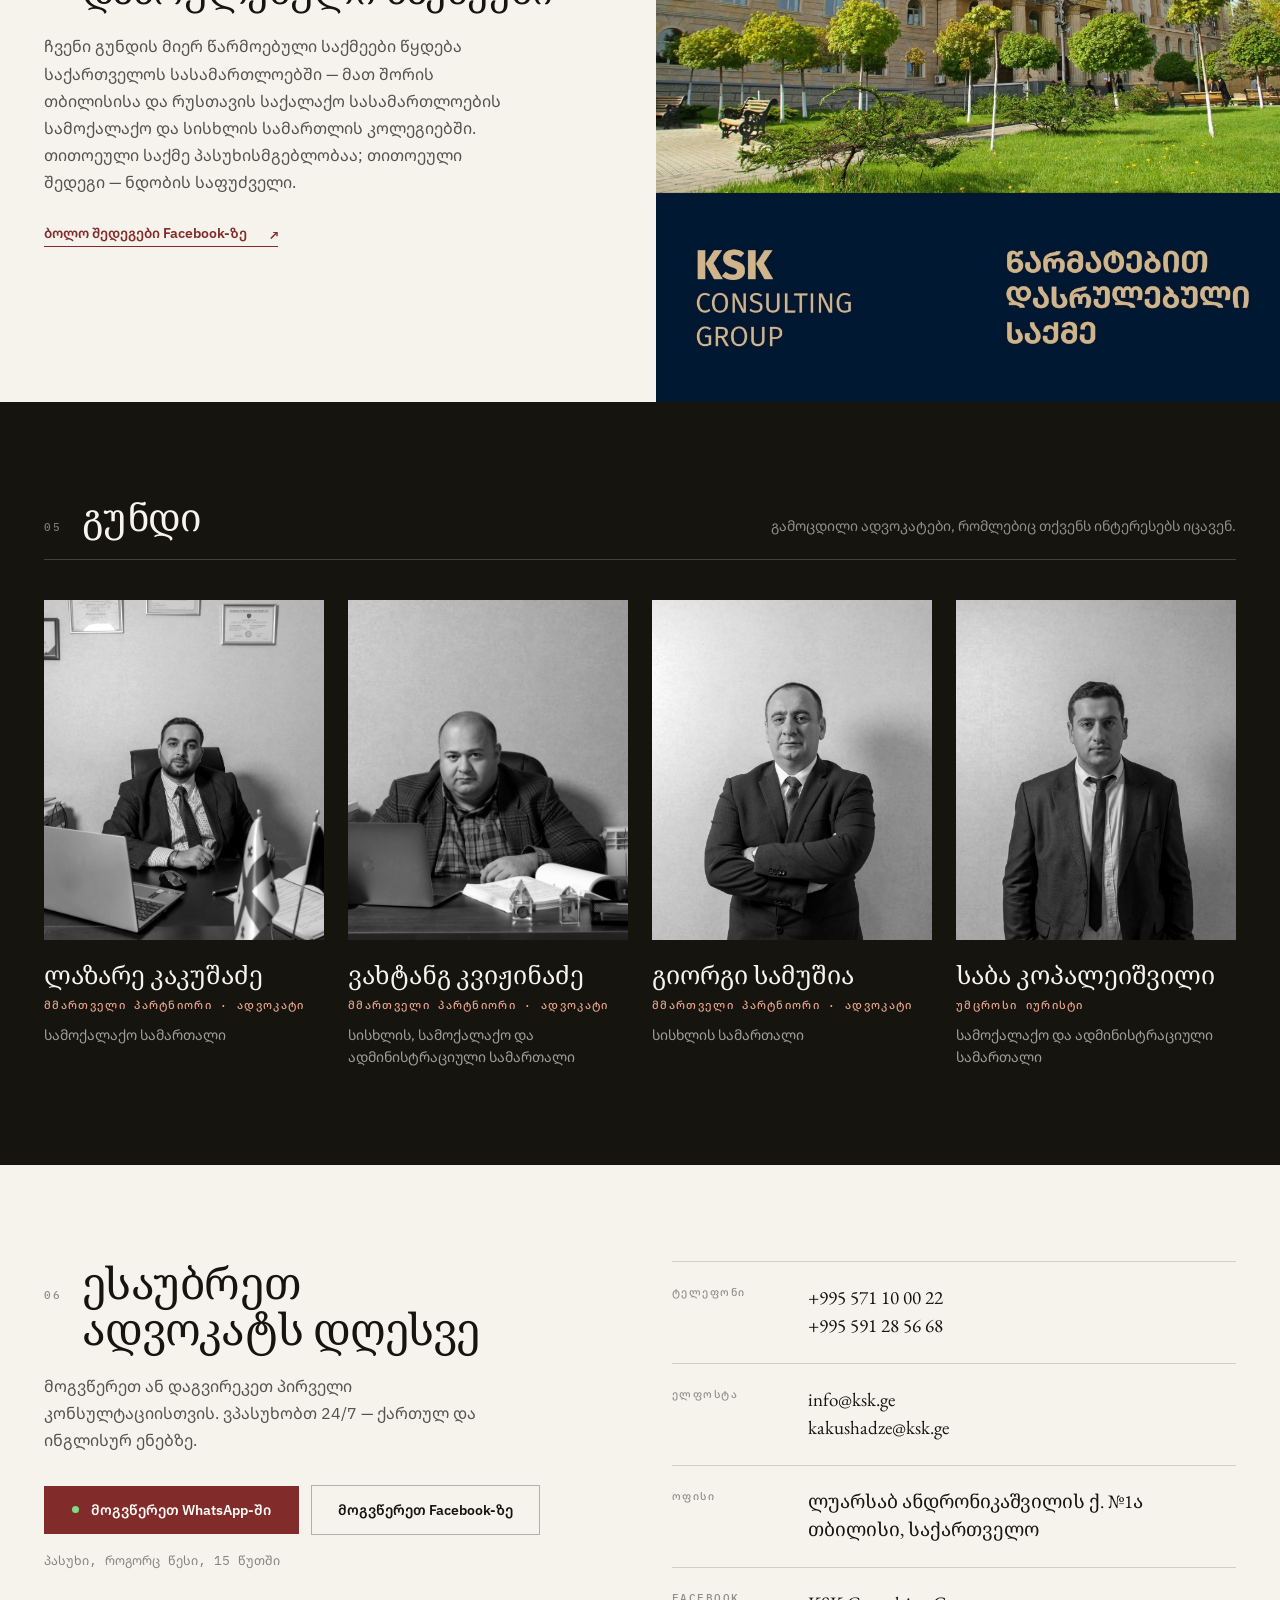
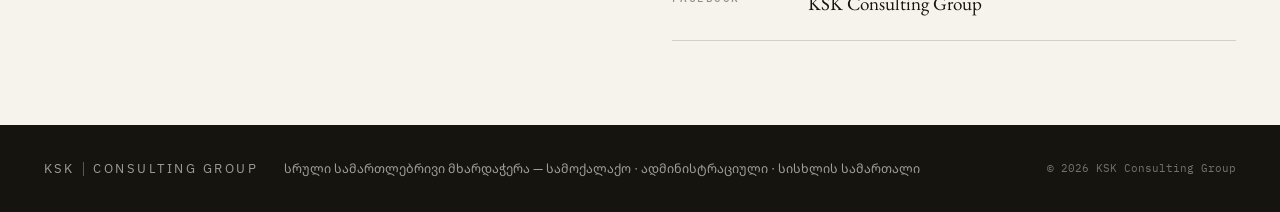
==== commit 1d9006aa: "About: service pillars span full width in a 3-column row Co-Authored-By: Claude Fable 5 <noreply@ant" ====
--- a/index.html
+++ b/index.html
@@ -99,9 +99,9 @@
 .about-tag{position:absolute;bottom:-1px;left:-1px;padding:12px 18px;background:var(--paper);font:500 11px/1 var(--mono);letter-spacing:.16em;color:rgba(21,20,15,.5)}
 .sec-h2{font:400 46px/1.1 var(--serif);letter-spacing:-.015em;text-wrap:balance}
 .lede{margin:22px 0 0;font:400 16px/1.7 var(--sans);color:rgba(21,20,15,.72);max-width:520px}
-.pillars{margin-top:34px}
+.pillars{grid-column:1/-1;margin-top:6px;display:grid;grid-template-columns:repeat(3,1fr);gap:0 40px}
 .pillar{display:grid;grid-template-columns:64px 1fr;gap:18px;padding:20px 0;border-top:1px solid rgba(21,20,15,.14)}
-.pillar:last-child{border-bottom:1px solid rgba(21,20,15,.14)}
+
 .pillar i{font:500 11px/1.5 var(--mono);color:var(--accent);font-style:normal}
 .pillar b{font:600 14.5px/1.3 var(--sans)}
 .pillar p{margin:6px 0 0;font:400 14px/1.6 var(--sans);color:rgba(21,20,15,.62)}
@@ -186,6 +186,7 @@
   .nav{display:none}
   .hero h1{font-size:56px}
   .about,.results,.contact{grid-template-columns:1fr;gap:40px}
+  .pillars{grid-template-columns:1fr;gap:0}
   .stats{grid-template-columns:repeat(2,1fr)}
   .stat:nth-child(2){border-right:0}
   .stat:nth-child(-n+2){border-bottom:1px solid rgba(247,244,238,.14)}
@@ -274,11 +275,11 @@
   <div>
     <h2 class="sec-h2 rv" data-i18n="about_h">A firm that stands on your side</h2>
     <p class="lede rv" data-i18n="about_lede">KSK Consulting Group provides full legal support in civil, administrative and criminal matters, and advises businesses on strategic planning and corporate structure — from a single filing to long-term outside counsel.</p>
-    <div class="pillars">
-      <div class="pillar rv"><i>i</i><div><b data-i18n="p1_t">Court representation</b><p data-i18n="p1_d">Defence and representation before courts of every instance in Georgia.</p></div></div>
-      <div class="pillar rv"><i>ii</i><div><b data-i18n="p2_t">Business support</b><p data-i18n="p2_d">Legal outsourcing and corporate services for companies of any size.</p></div></div>
-      <div class="pillar rv"><i>iii</i><div><b data-i18n="p3_t">Reachable 24/7</b><p data-i18n="p3_d">Urgent matters do not wait. Neither do we.</p></div></div>
-    </div>
+  </div>
+  <div class="pillars">
+    <div class="pillar rv"><i>i</i><div><b data-i18n="p1_t">Court representation</b><p data-i18n="p1_d">Defence and representation before courts of every instance in Georgia.</p></div></div>
+    <div class="pillar rv"><i>ii</i><div><b data-i18n="p2_t">Business support</b><p data-i18n="p2_d">Legal outsourcing and corporate services for companies of any size.</p></div></div>
+    <div class="pillar rv"><i>iii</i><div><b data-i18n="p3_t">Reachable 24/7</b><p data-i18n="p3_d">Urgent matters do not wait. Neither do we.</p></div></div>
   </div>
 </section>
 
